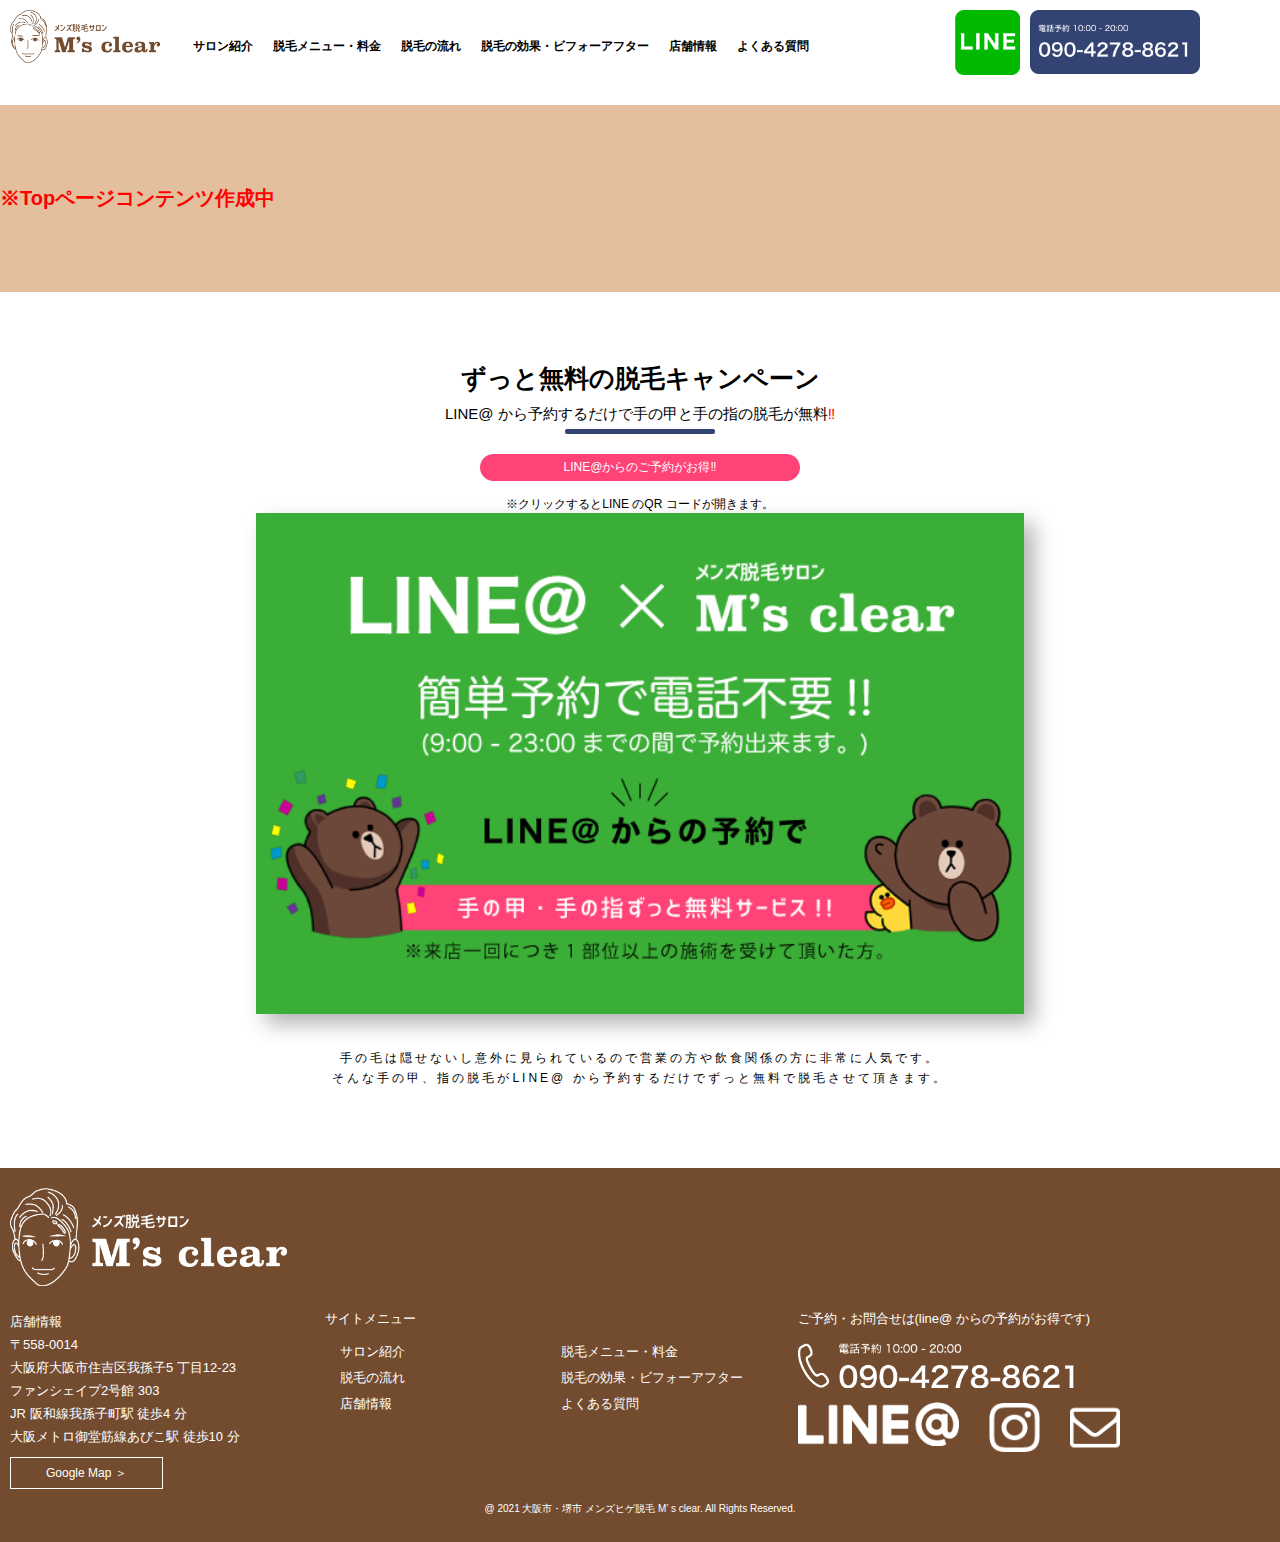
==== index.html @ dfc48913 "Add files via upload" ====
<!doctype html>
<html lang="ja">
  <head>
    <meta charset="UTF-8">
    <title>メンズ脱毛ならM's clear(エムズクリア)-大阪市・堺市の地域最安値 男の脱毛 あびこ 長居 我孫子 </title>
    <meta name="description" content="大阪市・堺市で安いメンズ脱毛、ヒゲ脱毛サロンならM's clear。大阪メトロ御堂筋線あびこ駅やJR阪和線我孫子駅も近くて便利。
                                      髭(ヒゲ)や、男性のムダ毛や毛深いVIO脱毛などでお悩みのお客様におすすめの完全予約制、完全個室で安心して脱毛して頂けます。
                                      男性の濃い毛にも痛くなく効果が高い脱毛サロンです。">
    <meta name="keywords" content="大阪,堺,脱毛,メンズ脱毛,ヒゲ脱毛,髭脱毛,vio脱毛,メンズ,男,男性,お知らせ,年末年始,,メンズ脱毛,ヒゲ脱毛,aga治療,ed治療,ツルオ,tsuruo,脱毛情報,メンズ脱毛,夏季休暇,定休日,休み,,beauty soldiers,脱毛情報,ゴールデンウイーク,定休日,休み,,脱毛love,脱毛情報,ヒゲ脱毛,髭,青髭,髭剃り,ヒゲソリ,メンズ脱毛,3回目">
    <link rel="stylesheet" href="css/style.css">
    <meta name="viewport" content="width=device-width,initial-scale=1,minimum-scale=1.0,maximum-scale=1.0,user-scalable=no">
    <link rel="icon" type="image/x-icon" href="image/favicon.png">
    <link rel="apple-touch-icon" sizes="180x180" href="image/favicon.png">

    <script src="https://ajax.googleapis.com/ajax/libs/jquery/2.1.4/jquery.min.js"></script>
  </head>

  <body>
    <!-- Header -->
    <header>
      <div class="header-left">
        <a href="index.html"><img class="header-logo" src="image/header-logo.png"></a>
      </div>
      <div class="header-center">
        <ul class="header-menu">
          <li class="header-menu-item"><a href="salon_introduction.html">サロン紹介</a></li>
          <li class="header-menu-item"><a href="menu_fee.html">脱毛メニュー・料金</a></li>
          <li class="header-menu-item"><a href="flow.html">脱毛の流れ</a></li>
          <li class="header-menu-item"><a href="effectiveness.html">脱毛の効果・ビフォーアフター</a></li>
          <li class="header-menu-item"><a href="info.html">店舗情報</a></li>
          <li class="header-menu-item"><a href="question.html">よくある質問</a></li>
        </ul>
      </div>
      <div class="header-right">
        <div class="header-icons">
          <a href="#"><img class="header-line-icon" src="image/header-line-icon.png"></a>
          <a href="tel:090-4278-8621"><img class="header-tel-icon" src="image/header-tel-icon.png"></a>
          <!-- Humberger -->
          <div class="hamburger">
            <span></span>
            <span></span>
            <span></span>
          </div>
          <!-- Humberger -->
        </div>
      </div>
    </header>


    <!-- Humberger -->
    <nav class="globalMenuSp">
      <ul>
        <li><a href="salon_introduction.html">サロン紹介</a></li>
        <li><a href="menu_fee.html">脱毛メニュー・料金</a></li>
        <li><a href="flow.html">脱毛の流れ</a></li>
        <li><a href="effectiveness.html">脱毛の効果・ビフォーアフター</a></li>
        <li><a href="info.html">店舗情報</a></li>
        <li><a href="question.html">よくある質問</a></li>
      </ul>
    </nav>
    <!-- Humberger -->



    <h1 class="temporary">※Topページコンテンツ作成中</h1>




    <!-- Line Wrapper -->
    <div class="line-wrapper">
      <h1 class="line-wrapper-title">ずっと無料の脱毛キャンペーン</h1>
      <h2 class="line-wrapper-subtitle">LINE@ から予約するだけで手の甲と手の指の脱毛が無料<span>‼</span></h2>
      <p class="line-wrapper-sub1">LINE@からのご予約がお得‼</p>
      <p class="line-wrapper-sub2">※クリックするとLINE のQR コードが開きます。</p>
      <a href="#" class="line-wrapper-link"><img src="image/line-wrapper-img.png" class="line-wrapper-img"></a>
      <p class="line-wrapper-sub3">
        手の毛は隠せないし意外に見られているので営業の方や飲食関係の方に非常に人気です。<br>
        そんな手の甲、指の脱毛がLINE@ から予約するだけでずっと無料で脱毛させて頂きます。
      </p>
    </div>
    

    <!-- Footer -->
    <footer>
      <img class="footer-logo" src="image/footer-logo.png">
      <div class="footer-main">
        <div class="footer-left">
          <p class="footer-address">
            <span>店舗情報</span><br>
            〒558-0014<br>
            大阪府大阪市住吉区我孫子5 丁目12-23<br>
            ファンシェイプ2号館 303<br>
            JR 阪和線我孫子町駅 徒歩4 分<br>
            大阪メトロ御堂筋線あびこ駅 徒歩10 分
          </p>
          <a class="googlemap-button" href="https://goo.gl/maps/UN1rC9pQnnkynV1A7">Google Map  ＞</a>
        </div>
        <div class="footer-center">
          <p class="site-menu-title">サイトメニュー</p>
          <div class="site-menu">
            <a class="site-menu-item" href="salon_introduction.html">サロン紹介</a>
            <a class="site-menu-item" href="menu_fee.html">脱毛メニュー・料金</a>
            <a class="site-menu-item" href="flow.html">脱毛の流れ</a>
            <a class="site-menu-item" href="effectiveness.html">脱毛の効果・ビフォーアフター</a>
            <a class="site-menu-item" href="info.html">店舗情報</a>
            <a class="site-menu-item" href="question.html">よくある質問</a>
          </div>
        </div>
        <div class="footer-right">
          <p class="yoyaku-sns-title">ご予約・お問合せは(line@ からの予約がお得です)</p>
          <a href="tel:090-4278-8621"><img class="footer-tel-icon" src="image/footer-tel-icon.png"></a>
          <div class="sns-icons">
            <a class="sns-icon" href="#"><img src="image/footer-line-icon.png"></a>
            <a class="sns-icon" href="#"><img src="image/footer-insta-icon.png"></a>
            <a class="sns-icon" href="mailto:ms.clear2021@gmail.com"><img src="image/footer-mail-icon.png"></a>
          </div>
        </div>
      </div>
      <p class="copyright">@ 2021 大阪市・堺市 メンズヒゲ脱毛 M’ s clear. All Rights Reserved.</p>
    </footer>

    <script src="js/script.js"></script>
  </body>
</html>
---- css/style.css ----
@charset "UTF-8";
/* CSS Document */

html, body,
ul, ol, li,
h1, h2, h3, h4, h5, h6, p, div {
  margin: 0;
  padding: 0;
}

body {
  font-family: 'Hiragino Kaku Gothic ProN W3', sans-serif;
  background-color: white;
}

li {
  list-style: none;
}

a {
  text-decoration: none;
}

*{
  box-sizing:border-box;
}

/* Top Page Style */

/* Header Style */
header{
    width: 100%;
    height: 85px;
    display: grid;
    grid-template-columns: 1fr 5fr 2fr;
    padding: 10px;
}

.header-left{
    width: 100%;
    position: relative;
}

.header-logo{
    width: 150px;
}

.header-center{
    width: 100%;
    position: relative;
}

.header-menu{
    width: 100%;
    display: flex;
    position: absolute;
    transform:translate(-50%,-50%);
    top: 50%;
    left: 50%;
    padding-left: 15px;
}

.header-menu-item a{
    color: black;
    font-weight: 800;
    padding: 0 10px;
    font-family: sans-serif;
    font-size: 12px;
}

.header-menu-item a:hover{
    color: rgb(61, 61, 61);
}

.header-right{
    width: 100%;
}

.header-icons{
    width: 100%;
    display: flex;
    flex-wrap: nowrap;
}

.header-line-icon{
    width: 65px;
    margin-right: 10px;
}

.header-tel-icon{
    width: 170px;
    line-height: 85px;
}


@media(max-width:1080px){
    header{
        grid-template-columns: 1fr 3fr;
        padding: 10px;
    }

    .header-center{
        display: none;
    }

    .header-icons{
        justify-content: flex-end;
    }

    .header-tel-icon{
        margin-right: 80px;
    }
}

@media(max-width:520px){
    header{
        grid-template-columns: 1fr 3fr;
        padding: 10px;
    }

    .header-logo{
        width: 120px;
    }

    .header-center{
        display: none;
    }

    .header-icons{
        justify-content: flex-end;
    }

    .header-line-icon{
        width: 45px;
        margin-right: 5px;
    }

    .header-tel-icon{
        width: 120px;
        line-height: 85px;
        margin-right: 45px;
    }
}








/*　ハンバーガーボタン　*/
.hamburger {
    display : block;
    position: fixed;
    z-index : 3;
    right : 13px;
    top   : 12px;
    width : 65px;
    height: 65px;
    cursor: pointer;
    text-align: center;
}
.hamburger span {
    display : none;
    position: absolute;
    width   : 45px;
    height  : 2px ;
    left    : 6px;
    background : #555;
    -webkit-transition: 0.3s ease-in-out;
    -moz-transition   : 0.3s ease-in-out;
    transition        : 0.3s ease-in-out;
}
.hamburger span:nth-child(1) {
    top: 10px;
}
.hamburger span:nth-child(2) {
    top: 30px;
}
.hamburger span:nth-child(3) {
    top: 50px;
}
  
/* ナビ開いてる時のボタン */
.hamburger.active span:nth-child(1) {
    top : 16px;
    left: 6px;
    -webkit-transform: rotate(-45deg);
    -moz-transform   : rotate(-45deg);
    transform        : rotate(-45deg);
}
  
.hamburger.active span:nth-child(2),
.hamburger.active span:nth-child(3) {
    top: 16px;
    -webkit-transform: rotate(45deg);
    -moz-transform   : rotate(45deg);
    transform        : rotate(45deg);
}
  
nav.globalMenuSp {
    position: fixed;
    z-index : 2;
    top  : 0;
    left : 0;
    color: #000;
    background: #fff;
    text-align: center;
    transform: translateY(-100%);
    transition: all 0.6s;
    width: 100%;
}
  
nav.globalMenuSp ul {
    background: #ccc;
    margin: 0 auto;
    padding: 0;
    width: 100%;
}
  
nav.globalMenuSp ul li {
    list-style-type: none;
    padding: 0;
    width: 100%;
    border-bottom: 1px solid #fff;
}
nav.globalMenuSp ul li:last-child {
    padding-bottom: 0;
    border-bottom: none;
}
nav.globalMenuSp ul li:hover{
    background :#ddd;
}
  
nav.globalMenuSp ul li a {
    display: block;
    color: #000;
    padding: 1em 0;
    text-decoration :none;
}
  
/* このクラスを、jQueryで付与・削除する */
nav.globalMenuSp.active {
    transform: translateY(0%);
}


@media(max-width:1080px){
    .hamburger span {
        display : block;
    }
}

@media(max-width:520px){
    .hamburger {
        width : 40px;
        height: 40px;
    }
    .hamburger span {
        width   : 35px;
    }
    .hamburger span:nth-child(1) {
        top: 5px;
    }
    .hamburger span:nth-child(2) {
        top: 20px;
    }
    .hamburger span:nth-child(3) {
        top: 35px;
    }
}












/* Line Wrapper Style */
.line-wrapper{
    text-align: center;
    padding: 50px 0;
    width: 100%;
}

.line-wrapper-title{
    font-size: 25px;
    padding-bottom: 10px;
}

.line-wrapper-subtitle{
    font-size: 15px;
    font-weight: 200;
    position: relative;
    display: inline-block;
    margin-bottom: 1em;
}

.line-wrapper-subtitle:before {
    content: '';
    position: absolute;
    left: 50%;
    bottom: -10px;/*線の上下位置*/
    display: inline-block;
    width: 150px;/*線の長さ*/
    height: 5px;/*線の太さ*/
    -webkit-transform: translateX(-50%);
    transform: translateX(-50%);/*位置調整*/
    background-color: #334472;/*線の色*/
    border-radius: 2px;/*線の丸み*/
}

.line-wrapper-subtitle span{
    color: red;
}

.line-wrapper-sub1{
    color: white;
    font-size: 12px;
    background-color: #ff4377;
    border-radius: 15px;
    padding: 5px 40px;
    width: 25%;
    margin: 15px auto;
}

.line-wrapper-sub2{
    font-size: 12px;
}

.line-wrapper-link{
    width: 100%;
}

.line-wrapper-img{
    width: 60%;
    box-shadow: 10px 10px 20px rgba(0,0,0,0.3);
}

.line-wrapper-img:hover{
    opacity: 0.7;
}

.line-wrapper-sub3{
    margin: 30px 0;
    font-size: 12px;
    letter-spacing: 3px;
    line-height: 20px;
}



@media(max-width:960px){
    .line-wrapper-sub1{
        font-size: 12px;
        border-radius: 15px;
        padding: 5px 40px;
        width: 65%;
        margin: 15px auto;
    }

    .line-wrapper-img{
        width: 60%;
    }
}

@media(max-width:780px){
    .line-wrapper-img{
        width: 75%;
    }

    .line-wrapper-sub3{
        margin: 30px 80px;
        font-size: 12px;
        letter-spacing: 3px;
        line-height: 20px;
    }
}

@media(max-width:490px){
    .line-wrapper-title{
        font-size: 20px;
        padding-bottom: 10px;
    }

    .line-wrapper-subtitle{
        font-size: 13px;
    }

    .line-wrapper-img{
        width: 85%;
        box-shadow: 5px 5px 10px rgba(0,0,0,0.3);
    }

    .line-wrapper-sub3{
        margin: 30px 15px;
        font-size: 12px;
        letter-spacing: 3px;
        line-height: 20px;
    }
}












/* Footer Style */
footer{
    width: 100%;
    background-color: #734c2f;
    color: white;
    font-family: sans-serif;
    padding: 20px 10px 40px 10px;
    position: relative;
}

.footer-logo{
    width: 22%;
}

.footer-main{
    width: 100%;
    display: grid;
    grid-template-columns: 2fr 3fr 3fr;
    margin: 20px 0;
}


.footer-left{
    width: 90%;
    order: 1;
}

.footer-address{
    width: 100%;
    font-size: 13px;
    line-height: 23px;
    margin-bottom: 15px;
}

.googlemap-button{
    color: white;
    font-size: 12px;
    padding: 8px 35px;
    border: 1px solid white;
}

.googlemap-button:hover{
    background-color: rgba(255, 255, 255, 0.3);
}


.footer-center{
    order: 2;
}

.site-menu-title{
    font-size: 13px;
}

.site-menu{
    font-size: 13px;
    padding: 15px 15px;
    display: grid;
    grid-template-columns: 1fr 1fr;
}

.site-menu-item{
    color: white;
    padding-bottom: 8px;
}

.site-menu-item:hover{
    color: rgb(199, 199, 199);
}


.footer-right{
    order: 3;
}

.yoyaku-sns-title{
    font-size: 13px;
    margin-bottom: 5px;
}

.footer-tel-icon{
    width: 60%;
    margin: 10px 0;
}

.footer-tel-icon:hover{
    opacity: 0.7;
}

.sns-icons{
    display: grid;
    grid-template-columns: 3.2fr 1fr 1fr;
    gap: 30px;
    padding-right: 150px;
}

.sns-icon img{
    width: 100%;
}

.sns-icon img:hover{
    opacity: 0.7;
}




.copyright{
    font-size: 10px;
    position: absolute;
    transform: translateX(-50%);
    left: 50%;
}


@media(max-width:1080px){
    footer{
        padding: 20px 0 40px 0;
        text-align: center;
    }

    .footer-logo{
        width: 35%;
    }
    
    .footer-main{
        grid-template-columns: 1fr;
        margin: 20px 0;
    }
    
    .footer-left{
        width: 100%;
        order: 3;
        text-align: center;
        margin-bottom: 15px;
    }

    .footer-address{
        font-size: 18px;
        margin-left: 10px;
        text-align: left;
    }

    .footer-address span{
        font-weight: bold;
    }
    
    .googlemap-button{
        font-size: 18px;
        padding: 8px 60px;
        text-align: center;
        width: 100%;
        margin: 0 auto;
    }

    .footer-center{
        order: 1;
        text-align: left;
        margin-bottom: 15px;
    }

    .site-menu-title{
        font-size: 18px;
        font-weight: bold;
        padding-left: 10px;
    }

    .site-menu{
        font-size: 15px;
        padding: 15px 0px;
        display: grid;
        grid-template-columns: 1fr 1fr;
    }
    
    .site-menu-item{
        padding: 15px 10px;
        border: solid 1px rgba(255, 255, 255, 0.3);
    }

    .footer-right{
        order: 2;
        margin-bottom: 15px;
        text-align: center;
    }

    .yoyaku-sns-title{
        font-size: 18px;
        margin-bottom: 5px;
        text-align: left;
        font-weight: bold;
        padding-left: 10px;
    }
    
    .footer-tel-icon{
        width: 45%;
        margin: 10px 0;
        padding-bottom: 15px;
    }
    
    .sns-icons{
        display: grid;
        grid-template-columns: 3.2fr 1fr 1fr;
        gap: 25px;
        width: 40%;
        margin: 0 auto;
        padding-right: 0;
    }
    
    .sns-icon img{
        width: 100%;
    }

}


@media(max-width:750px){
    footer{
        padding: 20px 0 40px 0;
        text-align: center;
    }

    .footer-logo{
        width: 50%;
    }
    
    .footer-main{
        grid-template-columns: 1fr;
        margin: 20px 0;
    }
    
    .footer-left{
        width: 100%;
        order: 3;
        text-align: center;
        margin-bottom: 15px;
    }

    .footer-address{
        font-size: 14px;
        margin-left: 10px;
        text-align: left;
    }

    .footer-address span{
        font-weight: bold;
    }
    
    .googlemap-button{
        font-size: 14px;
        padding: 8px 60px;
        text-align: center;
        width: 100%;
        margin: 0 auto;
    }

    .footer-center{
        order: 1;
        text-align: left;
        margin-bottom: 15px;
    }

    .site-menu-title{
        font-size: 13px;
        font-weight: bold;
        padding-left: 10px;
    }

    .site-menu{
        font-size: 11px;
        padding: 15px 0px;
        display: grid;
        grid-template-columns: 1fr 1fr;
    }
    
    .site-menu-item{
        padding: 15px 10px;
        border: solid 1px rgba(255, 255, 255, 0.3);
    }

    .footer-right{
        order: 2;
        margin-bottom: 15px;
        text-align: center;
    }

    .yoyaku-sns-title{
        font-size: 13px;
        margin-bottom: 5px;
        text-align: left;
        font-weight: bold;
        padding-left: 10px;
    }
    
    .footer-tel-icon{
        width: 60%;
        margin: 10px 0;
        padding-bottom: 5px;
    }
    
    .sns-icons{
        display: grid;
        grid-template-columns: 3.2fr 1fr 1fr;
        gap: 10px;
        width: 40%;
        margin: 0 auto;
        padding-right: 0;
    }
    
    .sns-icon img{
        width: 100%;
    }

}


























.temporary{
    font-size: 20px;
    width: 100%;
    margin: 20px auto;
    padding: 80px 0;
    background-color: rgb(228, 191, 158);
    color: red;
}
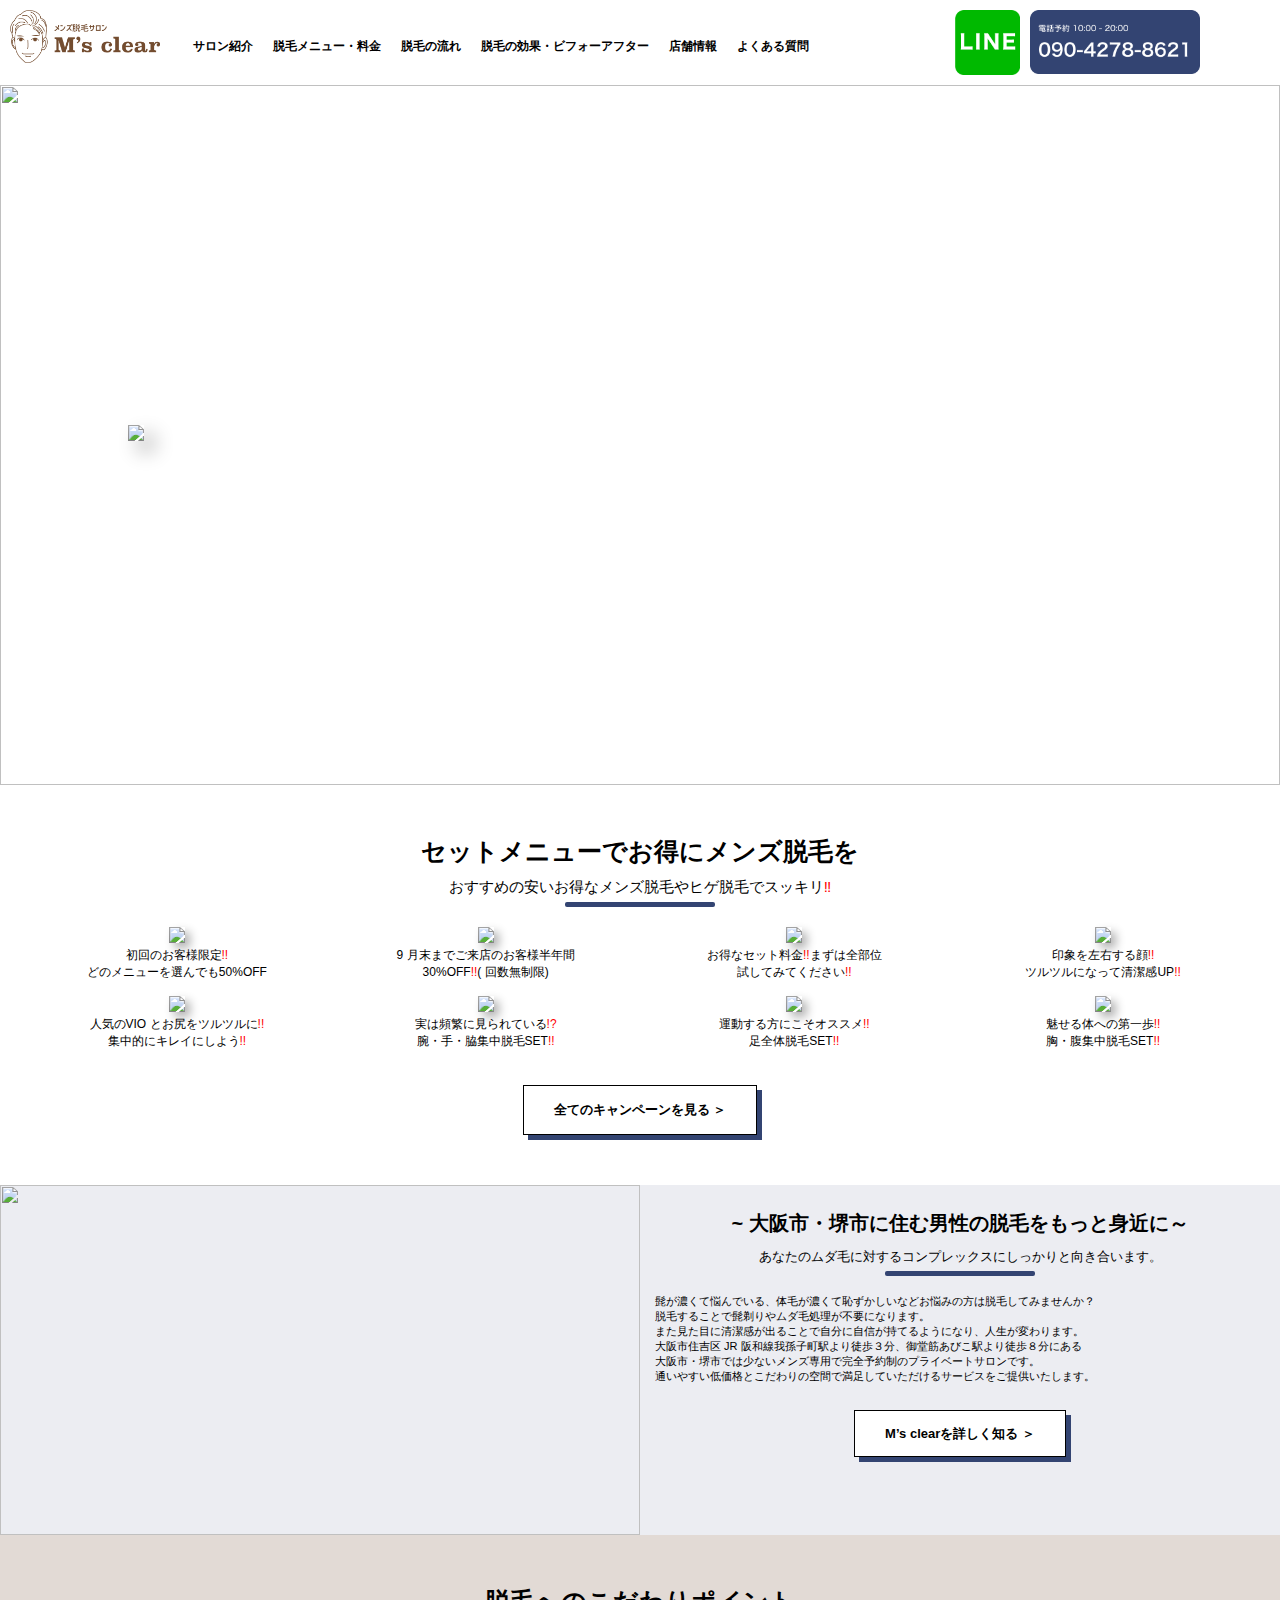
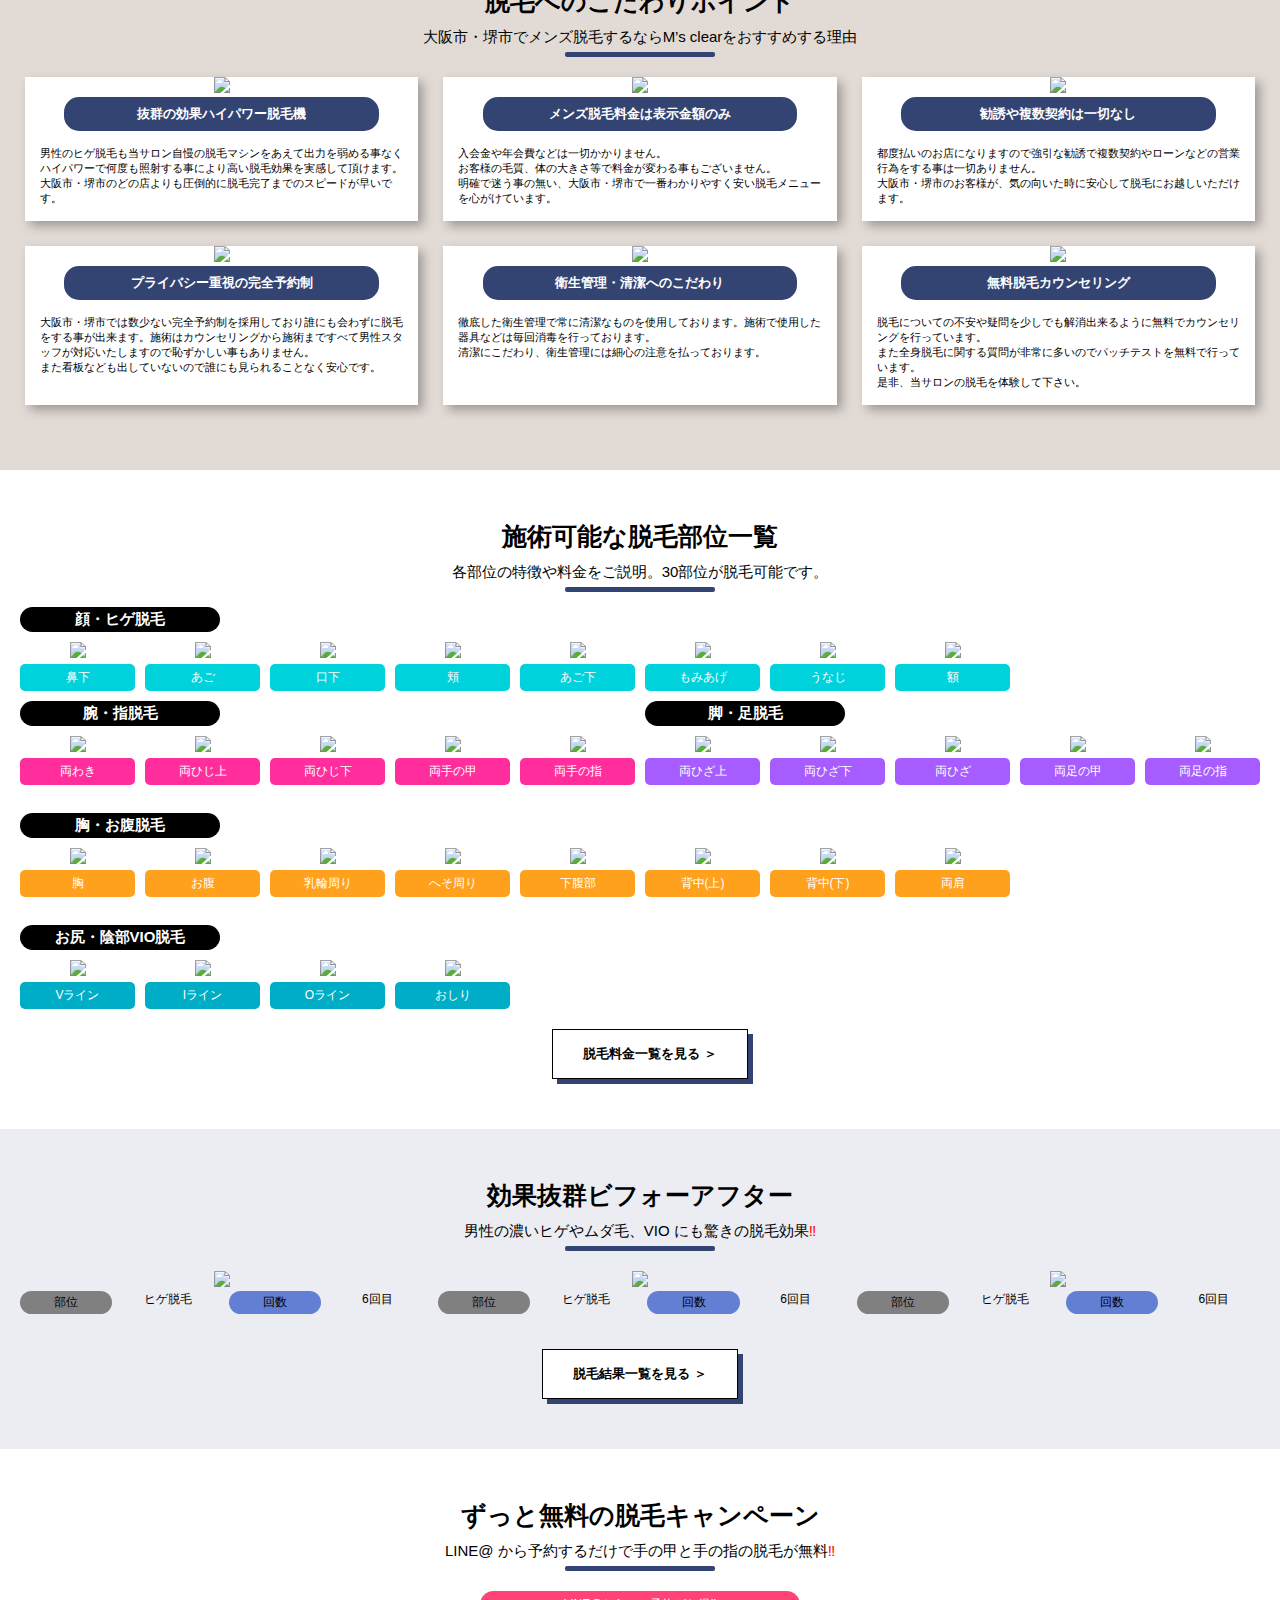
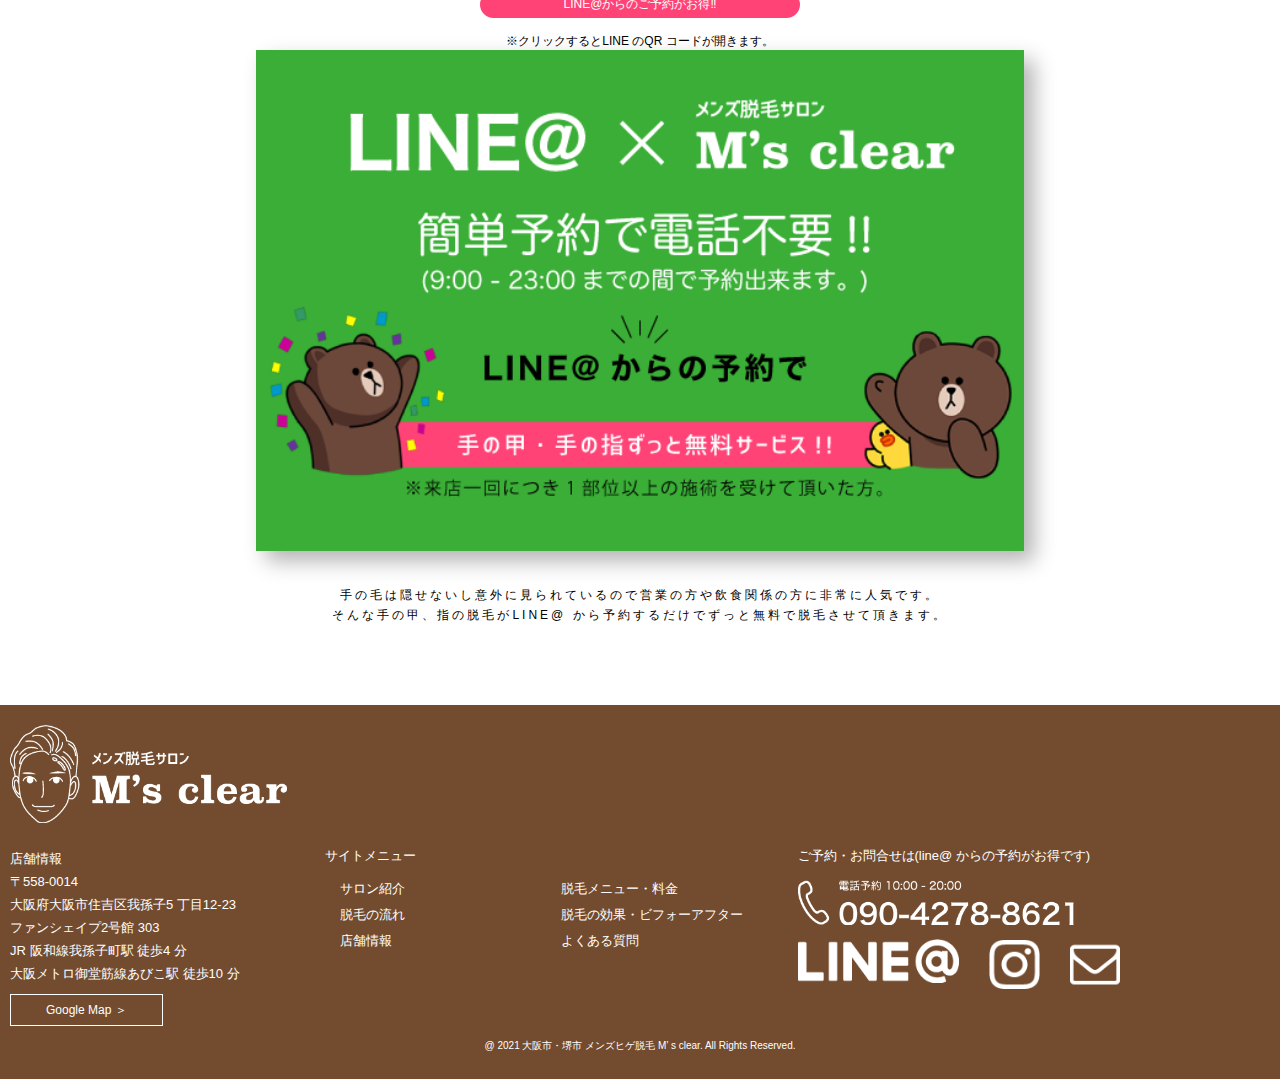
==== commit 48043184: "Add files via upload" ====
--- a/index.html
+++ b/index.html
@@ -8,6 +8,7 @@
                                       男性の濃い毛にも痛くなく効果が高い脱毛サロンです。">
     <meta name="keywords" content="大阪,堺,脱毛,メンズ脱毛,ヒゲ脱毛,髭脱毛,vio脱毛,メンズ,男,男性,お知らせ,年末年始,,メンズ脱毛,ヒゲ脱毛,aga治療,ed治療,ツルオ,tsuruo,脱毛情報,メンズ脱毛,夏季休暇,定休日,休み,,beauty soldiers,脱毛情報,ゴールデンウイーク,定休日,休み,,脱毛love,脱毛情報,ヒゲ脱毛,髭,青髭,髭剃り,ヒゲソリ,メンズ脱毛,3回目">
     <link rel="stylesheet" href="css/style.css">
+    <link rel="stylesheet" href="css/top-style.css">
     <meta name="viewport" content="width=device-width,initial-scale=1,minimum-scale=1.0,maximum-scale=1.0,user-scalable=no">
     <link rel="icon" type="image/x-icon" href="image/favicon.png">
     <link rel="apple-touch-icon" sizes="180x180" href="image/favicon.png">
@@ -62,7 +63,370 @@
 
 
 
-    <h1 class="temporary">※Topページコンテンツ作成中</h1>
+
+    <!-- Top1 Wrapper -->
+    <div class="top1-wrapper">
+      <img src="image/top1-bg.png" class="top1-bg">
+      <div class="top1-imgs">
+        <img src="image/top1-img.png" class="top1-img">
+      </div>
+    </div>
+
+
+
+    <!-- Top2 Wrapper -->
+    <div class="top2-wrapper">
+      <h1 class="top2-wrapper-title">セットメニューでお得にメンズ脱毛を</h1>
+      <h2 class="top2-wrapper-subtitle">おすすめの安いお得なメンズ脱毛やヒゲ脱毛でスッキリ<span>‼</span></h2>
+      <div class="top2-menus">
+        <div class="top2-menu">
+          <img src="image/top2-img1.png" class="top2-menu-img">
+          <p class="top2-menu-text">
+            初回のお客様限定<span>!!</span><br>
+            どのメニューを選んでも50%OFF
+          </p>
+        </div>
+        <div class="top2-menu">
+          <img src="image/top2-img2.png" class="top2-menu-img">
+          <p class="top2-menu-text">
+            9 月末までご来店のお客様半年間<br>
+            30%OFF<span>!!</span>( 回数無制限)
+          </p>
+        </div>
+        <div class="top2-menu">
+          <img src="image/top2-img3.png" class="top2-menu-img">
+          <p class="top2-menu-text">
+            お得なセット料金<span>!!</span>まずは全部位<br>
+            試してみてください<span>!!</span>
+          </p>
+        </div>
+        <div class="top2-menu">
+          <img src="image/top2-img4.png" class="top2-menu-img">
+          <p class="top2-menu-text">
+            印象を左右する顔<span>!!</span><br>
+            ツルツルになって清潔感UP<span>!!</span>
+          </p>
+        </div>
+        <div class="top2-menu">
+          <img src="image/top2-img5.png" class="top2-menu-img">
+          <p class="top2-menu-text">
+            人気のVIO とお尻をツルツルに<span>!!</span><br>
+            集中的にキレイにしよう<span>!!</span>
+          </p>
+        </div>
+        <div class="top2-menu">
+          <img src="image/top2-img6.png" class="top2-menu-img">
+          <p class="top2-menu-text">
+            実は頻繁に見られている<span>!?</span><br>
+            腕・手・脇集中脱毛SET<span>!!</span>
+          </p>
+        </div>
+        <div class="top2-menu">
+          <img src="image/top2-img7.png" class="top2-menu-img">
+          <p class="top2-menu-text">
+            運動する方にこそオススメ<span>!!</span><br>
+            足全体脱毛SET<span>!!</span>
+          </p>
+        </div>
+        <div class="top2-menu">
+          <img src="image/top2-img8.png" class="top2-menu-img">
+          <p class="top2-menu-text">
+            魅せる体への第一歩<span>!!</span><br>
+            胸・腹集中脱毛SET<span>!!</span>
+          </p>
+        </div>
+      </div>
+      <a href="menu_fee.html" class="top2-button">全てのキャンペーンを見る   ＞</a>
+    </div>
+
+
+
+
+    <!-- Top3 Wrapper -->
+    <div class="top3-wrapper">
+      <img src="image/top3-img.png" class="top3-img">
+      <div class="top3-explain">
+        <h1 class="top3-wrapper-title">~ 大阪市・堺市に住む男性の脱毛をもっと身近に～</h1>
+        <h2 class="top3-wrapper-subtitle">あなたのムダ毛に対するコンプレックスにしっかりと向き合います。</h2>
+        <p class="top3-text">
+          髭が濃くて悩んでいる、体毛が濃くて恥ずかしいなどお悩みの方は脱毛してみませんか？<br>
+          脱毛することで髭剃りやムダ毛処理が不要になります。<br>
+          また見た目に清潔感が出ることで自分に自信が持てるようになり、人生が変わります。<br>
+          大阪市住吉区 JR 阪和線我孫子町駅より徒歩３分、御堂筋あびこ駅より徒歩８分にある<br>
+          大阪市・堺市では少ないメンズ専用で完全予約制のプライベートサロンです。<br>
+          通いやすい低価格とこだわりの空間で満足していただけるサービスをご提供いたします。
+        </p>
+        <a href="salon_introduction.html" class="top3-button">M’s clearを詳しく知る   ＞</a>
+      </div>
+    </div>
+
+
+
+    <!-- Top4 Wrapper -->
+    <div class="top4-wrapper">
+      <h1 class="top4-wrapper-title">脱毛へのこだわりポイント</h1>
+      <h2 class="top4-wrapper-subtitle">大阪市・堺市でメンズ脱毛するならM’s clearをおすすめする理由</h2>
+      <div class="top4-points">
+        <div class="top4-point">
+          <img src="image/top4-img1.png" class="top4-point-img">
+          <h3 class="top4-point-title">抜群の効果ハイパワー脱毛機</h3>
+          <p class="top4-point-text">
+            男性のヒゲ脱毛も当サロン自慢の脱毛マシンをあえて出力を弱める事なくハイパワーで何度も照射する事により高い脱毛効果を実感して頂けます。<br>
+            大阪市・堺市のどの店よりも圧倒的に脱毛完了までのスピードが早いです。
+          </p>
+        </div>
+        <div class="top4-point">
+          <img src="image/top4-img2.png" class="top4-point-img">
+          <h3 class="top4-point-title">メンズ脱毛料金は表示金額のみ</h3>
+          <p class="top4-point-text">
+            入会金や年会費などは一切かかりません。<br>
+            お客様の毛質、体の大きさ等で料金が変わる事もございません。<br>
+            明確で迷う事の無い、大阪市・堺市で一番わかりやすく安い脱毛メニューを心がけています。
+          </p>
+        </div>
+        <div class="top4-point">
+          <img src="image/top4-img3.png" class="top4-point-img">
+          <h3 class="top4-point-title">勧誘や複数契約は一切なし</h3>
+          <p class="top4-point-text">
+            都度払いのお店になりますので強引な勧誘で複数契約やローンなどの営業行為をする事は一切ありません。<br>
+            大阪市・堺市のお客様が、気の向いた時に安心して脱毛にお越しいただけます。
+          </p>
+        </div>
+        <div class="top4-point">
+          <img src="image/top4-img4.png" class="top4-point-img">
+          <h3 class="top4-point-title">プライバシー重視の完全予約制</h3>
+          <p class="top4-point-text">
+            大阪市・堺市では数少ない完全予約制を採用しており誰にも会わずに脱毛をする事が出来ます。施術はカウンセリングから施術まですべて男性スタッフが対応いたしますので恥ずかしい事もありません。<br>
+            また看板なども出していないので誰にも見られることなく安心です。
+          </p>
+        </div>
+        <div class="top4-point">
+          <img src="image/top4-img5.png" class="top4-point-img">
+          <h3 class="top4-point-title">衛生管理・清潔へのこだわり</h3>
+          <p class="top4-point-text">
+            徹底した衛生管理で常に清潔なものを使用しております。施術で使用した器具などは毎回消毒を行っております。<br>
+            清潔にこだわり、衛生管理には細心の注意を払っております。
+          </p>
+        </div>
+        <div class="top4-point">
+          <img src="image/top4-img6.png" class="top4-point-img">
+          <h3 class="top4-point-title">無料脱毛カウンセリング</h3>
+          <p class="top4-point-text">
+            脱毛についての不安や疑問を少しでも解消出来るように無料でカウンセリングを行っています。<br>
+            また全身脱毛に関する質問が非常に多いのでパッチテストを無料で行っています。<br>
+            是非、当サロンの脱毛を体験して下さい。
+          </p>
+        </div>
+      </div>
+    </div>
+
+
+
+
+    <!-- Top5 Wrapper -->
+    <div class="top5-wrapper">
+      <h1 class="top4-wrapper-title">施術可能な脱毛部位一覧</h1>
+      <h2 class="top4-wrapper-subtitle">各部位の特徴や料金をご説明。30部位が脱毛可能です。</h2>
+      <dvi class="top5-menus1">
+        <h3 class="top5-menu-title">顔・ヒゲ脱毛</h3>
+        <div class="top5-menu-items">
+          <div class="top5-menu-item">
+            <img src="image/top5-img1.png" class="top5-menu-img">
+            <p class="top5-menu-text">鼻下</p>
+          </div>
+          <div class="top5-menu-item">
+            <img src="image/top5-img2.png" class="top5-menu-img">
+            <p class="top5-menu-text">あご</p>
+          </div>
+          <div class="top5-menu-item">
+            <img src="image/top5-img3.png" class="top5-menu-img">
+            <p class="top5-menu-text">口下</p>
+          </div>
+          <div class="top5-menu-item">
+            <img src="image/top5-img4.png" class="top5-menu-img">
+            <p class="top5-menu-text">頬</p>
+          </div>
+          <div class="top5-menu-item">
+            <img src="image/top5-img5.png" class="top5-menu-img">
+            <p class="top5-menu-text">あご下</p>
+          </div>
+          <div class="top5-menu-item">
+            <img src="image/top5-img6.png" class="top5-menu-img">
+            <p class="top5-menu-text">もみあげ</p>
+          </div>
+          <div class="top5-menu-item">
+            <img src="image/top5-img7.png" class="top5-menu-img">
+            <p class="top5-menu-text">うなじ</p>
+          </div>
+          <div class="top5-menu-item">
+            <img src="image/top5-img8.png" class="top5-menu-img">
+            <p class="top5-menu-text">額</p>
+          </div>
+        </div>
+      </dvi>
+      <div class="top5-menus2">
+        <div class="top5-menu2">
+          <h3 class="top5-menu-title">腕・指脱毛</h3>
+          <div class="top5-menu-items2">
+            <div class="top5-menu-item">
+              <img src="image/top5-img9.png" class="top5-menu-img">
+              <p class="top5-menu-text2">両わき</p>
+            </div>
+            <div class="top5-menu-item">
+              <img src="image/top5-img10.png" class="top5-menu-img">
+              <p class="top5-menu-text2">両ひじ上</p>
+            </div>
+            <div class="top5-menu-item">
+              <img src="image/top5-img11.png" class="top5-menu-img">
+              <p class="top5-menu-text2">両ひじ下</p>
+            </div>
+            <div class="top5-menu-item">
+              <img src="image/top5-img12.png" class="top5-menu-img">
+              <p class="top5-menu-text2">両手の甲</p>
+            </div>
+            <div class="top5-menu-item">
+              <img src="image/top5-img13.png" class="top5-menu-img">
+              <p class="top5-menu-text2">両手の指</p>
+            </div>
+          </div>
+        </div>
+        <div class="top5-menu3">
+          <h3 class="top5-menu-title">脚・足脱毛</h3>
+          <div class="top5-menu-items3">
+            <div class="top5-menu-item">
+              <img src="image/top5-img14.png" class="top5-menu-img">
+              <p class="top5-menu-text3">両ひざ上</p>
+            </div>
+            <div class="top5-menu-item">
+              <img src="image/top5-img15.png" class="top5-menu-img">
+              <p class="top5-menu-text3">両ひざ下</p>
+            </div>
+            <div class="top5-menu-item">
+              <img src="image/top5-img16.png" class="top5-menu-img">
+              <p class="top5-menu-text3">両ひざ</p>
+            </div>
+            <div class="top5-menu-item">
+              <img src="image/top5-img17.png" class="top5-menu-img">
+              <p class="top5-menu-text3">両足の甲</p>
+            </div>
+            <div class="top5-menu-item">
+              <img src="image/top5-img18.png" class="top5-menu-img">
+              <p class="top5-menu-text3">両足の指</p>
+            </div>
+          </div>
+        </div>
+      </div>
+      <dvi class="top5-menus3">
+        <h3 class="top5-menu-title">胸・お腹脱毛</h3>
+        <div class="top5-menu-items">
+          <div class="top5-menu-item">
+            <img src="image/top5-img19.png" class="top5-menu-img">
+            <p class="top5-menu-text4">胸</p>
+          </div>
+          <div class="top5-menu-item">
+            <img src="image/top5-img20.png" class="top5-menu-img">
+            <p class="top5-menu-text4">お腹</p>
+          </div>
+          <div class="top5-menu-item">
+            <img src="image/top5-img21.png" class="top5-menu-img">
+            <p class="top5-menu-text4">乳輪周り</p>
+          </div>
+          <div class="top5-menu-item">
+            <img src="image/top5-img22.png" class="top5-menu-img">
+            <p class="top5-menu-text4">へそ周り</p>
+          </div>
+          <div class="top5-menu-item">
+            <img src="image/top5-img23.png" class="top5-menu-img">
+            <p class="top5-menu-text4">下腹部</p>
+          </div>
+          <div class="top5-menu-item">
+            <img src="image/top5-img24.png" class="top5-menu-img">
+            <p class="top5-menu-text4">背中(上)</p>
+          </div>
+          <div class="top5-menu-item">
+            <img src="image/top5-img25.png" class="top5-menu-img">
+            <p class="top5-menu-text4">背中(下)</p>
+          </div>
+          <div class="top5-menu-item">
+            <img src="image/top5-img26.png" class="top5-menu-img">
+            <p class="top5-menu-text4">両肩</p>
+          </div>
+        </div>
+      </dvi>
+      <dvi class="top5-menus4">
+        <h3 class="top5-menu-title">お尻・陰部VIO脱毛</h3>
+        <div class="top5-menu-items">
+          <div class="top5-menu-item">
+            <img src="image/top5-img19.png" class="top5-menu-img">
+            <p class="top5-menu-text5">Vライン</p>
+          </div>
+          <div class="top5-menu-item">
+            <img src="image/top5-img20.png" class="top5-menu-img">
+            <p class="top5-menu-text5">Iライン</p>
+          </div>
+          <div class="top5-menu-item">
+            <img src="image/top5-img21.png" class="top5-menu-img">
+            <p class="top5-menu-text5">Oライン</p>
+          </div>
+          <div class="top5-menu-item">
+            <img src="image/top5-img22.png" class="top5-menu-img">
+            <p class="top5-menu-text5">おしり</p>
+          </div>
+        </div>
+      </dvi>
+      <a href="menu_fee.html" class="top5-button">脱毛料金一覧を見る   ＞</a>
+    </div>
+
+
+
+
+    <!-- Top6 Wrapper -->
+    <div class="top6-wrapper">
+      <h1 class="top6-wrapper-title">効果抜群ビフォーアフター</h1>
+      <h2 class="top6-wrapper-subtitle">男性の濃いヒゲやムダ毛、VIO にも驚きの脱毛効果<span>‼</span></h2>
+      <div class="top6-menus">
+        <div class="top6-menu">
+          <img src="image/top6-img1.png"class="top6-img">
+          <div class="top6-texts">
+            <div class="top6-text">
+              <p class="top6-text1">部位</p>
+              <p class="top6-text2">ヒゲ脱毛</p>
+            </div>
+            <div class="top6-text">
+              <p class="top6-text3">回数</p>
+              <p class="top6-text2">6回目</p>
+            </div>
+          </div>
+        </div>
+        <div class="top6-menu">
+          <img src="image/top6-img2.png" class="top6-img">
+          <div class="top6-texts">
+            <div class="top6-text">
+              <p class="top6-text1">部位</p>
+              <p class="top6-text2">ヒゲ脱毛</p>
+            </div>
+            <div class="top6-text">
+              <p class="top6-text3">回数</p>
+              <p class="top6-text2">6回目</p>
+            </div>
+          </div>
+        </div>
+        <div class="top6-menu">
+          <img src="image/top6-img3.png" class="top6-img">
+          <div class="top6-texts">
+            <div class="top6-text">
+              <p class="top6-text1">部位</p>
+              <p class="top6-text2">ヒゲ脱毛</p>
+            </div>
+            <div class="top6-text">
+              <p class="top6-text3">回数</p>
+              <p class="top6-text2">6回目</p>
+            </div>
+          </div>
+        </div>
+      </div>
+      <a href="effectiveness.html" class="top6-button">脱毛結果一覧を見る   ＞</a>
+    </div>
 
 
 
--- a/css/top-style.css
+++ b/css/top-style.css
@@ -0,0 +1,697 @@
+/*----- top1-wrapper -----*/
+.top1-wrapper{
+    width: 100%;
+    height: 700px;
+    position: relative;
+}
+
+.top1-bg{
+    width: 100%;
+    height: 700px;
+}
+
+.top1-imgs{
+    width: 80%;
+    position: absolute;
+    transform: translate(-50%,-50%);
+    top: 50%;
+    left: 50%;
+}
+
+.top1-img{
+    width: 100%;
+    box-shadow: 10px 10px 20px rgba(0,0,0,0.3);
+}
+
+@media(max-width:900px){
+    .top1-wrapper{
+        height: 500px;
+    }
+    
+    .top1-bg{
+        height: 500px;
+    }
+}
+
+@media(max-width:650px){
+    .top1-wrapper{
+        height: 300px;
+    }
+    
+    .top1-bg{
+        height: 300px;
+    }
+}
+
+@media(max-width:470px){
+    .top1-wrapper{
+        height: 250px;
+    }
+    
+    .top1-bg{
+        height: 250px;
+    }
+
+    .top1-imgs{
+        width: 90%;
+    }
+}
+
+
+
+
+
+
+
+
+
+
+
+
+/*----- top2-wrapper -----*/
+.top2-wrapper{
+    text-align: center;
+    padding: 50px 0;
+    width: 100%;
+}
+
+.top2-wrapper-title{
+    font-size: 25px;
+    padding-bottom: 10px;
+}
+
+.top2-wrapper-subtitle{
+    font-size: 15px;
+    font-weight: 200;
+    position: relative;
+    display: inline-block;
+    margin-bottom: 1em;
+}
+
+.top2-wrapper-subtitle:before {
+    content: '';
+    position: absolute;
+    left: 50%;
+    bottom: -10px;/*線の上下位置*/
+    display: inline-block;
+    width: 150px;/*線の長さ*/
+    height: 5px;/*線の太さ*/
+    -webkit-transform: translateX(-50%);
+    transform: translateX(-50%);/*位置調整*/
+    background-color: #334472;/*線の色*/
+    border-radius: 2px;/*線の丸み*/
+}
+
+.top2-wrapper-subtitle span{
+    color: red;
+}
+
+.top2-menus{
+    width: 100%;
+    padding: 15px 30px;
+    display: grid;
+    grid-template-columns: 1fr 1fr 1fr 1fr;
+    gap: 15px;
+}
+
+.top2-menu{
+    width: 100%;
+    text-align: center;
+}
+
+.top2-menu-img{
+    width: 100%;
+    box-shadow: 5px 5px 10px rgba(0,0,0,0.3);
+}
+
+.top2-menu-text{
+    width: 100%;
+    font-size: 12px;
+}
+
+.top2-menu-text span{
+    color: red;
+}
+
+.top2-button{
+    display: inline-block;
+    color: black;
+    font-size: 13px;
+    font-weight: 700;
+    padding: 15px 30px;
+    margin-top: 20px;
+    border: 1px solid black;
+    box-shadow: 5px 5px 0px #334472;
+}
+
+.top2-button:hover{
+    background-color: rgb(172, 172, 172);
+}
+
+@media(max-width:770px){
+    .top2-menus{
+        padding: 15px 30px;
+        grid-template-columns: 1fr 1fr;
+        gap: 15px;
+    }
+}
+
+@media(max-width:490px){
+    .top2-wrapper-title{
+        font-size: 20px;
+        padding-bottom: 10px;
+    }
+
+    .top2-wrapper-subtitle{
+        font-size: 13px;
+    }
+
+    .top2-menus{
+        padding: 15px 20px;
+        grid-template-columns: 1fr 1fr;
+        gap: 10px;
+    }
+
+    .top2-menu-text{
+        font-size: 10px;
+    }
+}
+
+
+
+
+
+
+
+
+
+
+/*----- top3-wrapper -----*/
+.top3-wrapper{
+    width: 100%;
+    display: grid;
+    grid-template-columns: 1fr 1fr;
+    background-color: #33447218;
+    height: 350px;
+}
+
+.top3-img{
+    overflow: hidden;
+    width: 100%;
+    height: 100%;
+    object-fit: cover;
+}
+
+.top3-explain{
+    width: 100%;
+    padding: 25px 15px;
+    text-align: center;
+}
+
+.top3-wrapper-title{
+    font-size: 20px;
+    padding-bottom: 10px;
+}
+
+.top3-wrapper-subtitle{
+    font-size: 13px;
+    font-weight: 200;
+    position: relative;
+    display: inline-block;
+    margin-bottom: 1em;
+}
+
+.top3-wrapper-subtitle:before {
+    content: '';
+    position: absolute;
+    left: 50%;
+    bottom: -10px;/*線の上下位置*/
+    display: inline-block;
+    width: 150px;/*線の長さ*/
+    height: 5px;/*線の太さ*/
+    -webkit-transform: translateX(-50%);
+    transform: translateX(-50%);/*位置調整*/
+    background-color: #334472;/*線の色*/
+    border-radius: 2px;/*線の丸み*/
+}
+
+.top3-text{
+    font-size: 11px;
+    padding: 15px 0 40px 0;
+    text-align: left;
+}
+
+.top3-button{
+    color: black;
+    font-size: 13px;
+    font-weight: 700;
+    padding: 15px 30px;
+    margin-top: 20px;
+    border: 1px solid black;
+    box-shadow: 5px 5px 0px #334472;
+    background-color: white;
+}
+
+.top3-button:hover{
+    background-color: rgb(172, 172, 172);
+}
+
+@media(max-width:950px){
+    .top3-wrapper{
+        width: 100%;
+        display: grid;
+        grid-template-columns: 1fr;
+        background-color: #33447218;
+        height: 600px;
+    }
+
+}
+
+
+
+
+
+
+
+
+
+/*----- top4-wrapper -----*/
+.top4-wrapper{
+    text-align: center;
+    padding: 50px 0;
+    width: 100%;
+    background-color: #734c2f34;
+}
+
+.top4-wrapper-title{
+    font-size: 25px;
+    padding-bottom: 10px;
+}
+
+.top4-wrapper-subtitle{
+    font-size: 15px;
+    font-weight: 200;
+    position: relative;
+    display: inline-block;
+    margin-bottom: 1em;
+}
+
+.top4-wrapper-subtitle:before {
+    content: '';
+    position: absolute;
+    left: 50%;
+    bottom: -10px;/*線の上下位置*/
+    display: inline-block;
+    width: 150px;/*線の長さ*/
+    height: 5px;/*線の太さ*/
+    -webkit-transform: translateX(-50%);
+    transform: translateX(-50%);/*位置調整*/
+    background-color: #334472;/*線の色*/
+    border-radius: 2px;/*線の丸み*/
+}
+
+.top4-points{
+    width: 100%;
+    display: grid;
+    grid-template-columns: 1fr 1fr 1fr;
+    gap: 25px;
+    padding: 15px 25px;
+}
+
+.top4-point{
+    width: 100%;
+    background-color: white;
+    box-shadow: 5px 5px 10px rgba(0,0,0,0.3);
+    text-align: center;
+}
+
+.top4-point-img{
+    width: 100%;
+}
+
+.top4-point-title{
+    width: 80%;
+    color: white;
+    font-size: 13px;
+    font-weight: 700;
+    padding: 8px 20px;
+    margin: 0 auto;
+    background-color: #334472;
+    border-radius: 15px;
+}
+
+.top4-point-text{
+    width: 100%;
+    font-size: 11px;
+    padding: 15px;
+    text-align: left;
+}
+
+@media(max-width:950px){
+    .top4-points{
+        grid-template-columns: 1fr 1fr;
+        gap: 25px;
+        padding: 15px 25px;
+    }
+}
+
+@media(max-width:490px){
+    .top4-wrapper-title{
+        font-size: 20px;
+        padding-bottom: 10px;
+    }
+
+    .top4-wrapper-subtitle{
+        font-size: 13px;
+    }
+
+    .top4-point-title{
+        font-size: 12px;
+        font-weight: 600;
+        padding: 8px 15px;
+    }
+}
+
+
+
+
+
+
+
+/*----- top5-wrapper -----*/
+.top5-wrapper{
+    text-align: center;
+    padding: 50px 20px;
+    width: 100%;
+}
+
+.top5-wrapper-title{
+    font-size: 25px;
+    padding-bottom: 10px;
+}
+
+.top5-wrapper-subtitle{
+    font-size: 15px;
+    font-weight: 200;
+    position: relative;
+    display: inline-block;
+    margin-bottom: 1em;
+}
+
+.top5-wrapper-subtitle:before {
+    content: '';
+    position: absolute;
+    left: 50%;
+    bottom: -10px;/*線の上下位置*/
+    display: inline-block;
+    width: 150px;/*線の長さ*/
+    height: 5px;/*線の太さ*/
+    -webkit-transform: translateX(-50%);
+    transform: translateX(-50%);/*位置調整*/
+    background-color: #334472;/*線の色*/
+    border-radius: 2px;/*線の丸み*/
+}
+
+.top5-menus,.top5-menus3,.top5-menus4{
+    width: 100%;
+    padding: 15px 20px;
+}
+
+.top5-menu-title{
+    color: white;
+    font-size: 15px;
+    width: 200px;
+    background-color: black;
+    padding: 3px 5px;
+    border-radius: 18px;
+    margin: 10px 0;
+}
+
+.top5-menu-items{
+    width: 100%;
+    display: grid;
+    grid-template-columns: 1fr 1fr 1fr 1fr 1fr 1fr 1fr 1fr 1fr 1fr;
+    gap: 10px;
+}
+
+.top5-menu-img{
+    width: 100%;
+}
+
+.top5-menu-text{
+    width: 100%;
+    color: white;
+    font-size: 12px;
+    background-color: #00d2db;
+    padding: 5px;
+    margin-top: 2px;
+    border-radius: 5px;
+}
+
+.top5-menus2{
+    width: 100%;
+    display: grid;
+    grid-template-columns: 1fr 1fr;
+    gap: 10px;
+}
+
+.top5-menu-menu2{
+    width: 100%;
+}
+
+.top5-menu-items2,.top5-menu-items3{
+    width: 100%;
+    display: grid;
+    grid-template-columns: 1fr 1fr 1fr 1fr 1fr;
+    gap: 10px;
+}
+
+.top5-menu-text2{
+    width: 100%;
+    color: white;
+    font-size: 12px;
+    background-color: #ff2e9c;
+    padding: 5px;
+    margin-top: 2px;
+    border-radius: 5px;
+}
+
+.top5-menu-text3{
+    width: 100%;
+    color: white;
+    font-size: 12px;
+    background-color: #a75cff;
+    padding: 5px;
+    margin-top: 2px;
+    border-radius: 5px;
+}
+
+.top5-menu-text4{
+    width: 100%;
+    color: white;
+    font-size: 12px;
+    background-color: #ffa11c;
+    padding: 5px;
+    margin-top: 2px;
+    border-radius: 5px;
+}
+
+.top5-menu-text5{
+    width: 100%;
+    color: white;
+    font-size: 12px;
+    background-color: #00adc6;
+    padding: 5px;
+    margin-top: 2px;
+    border-radius: 5px;
+}
+
+.top5-button{
+    display: inline-block;
+    color: black;
+    font-size: 13px;
+    font-weight: 700;
+    padding: 15px 30px;
+    margin-top: 20px;
+    border: 1px solid black;
+    box-shadow: 5px 5px 0px #334472;
+    background-color: white;
+}
+
+.top5-button:hover{
+    background-color: rgb(172, 172, 172);
+}
+
+@media(max-width:950px){
+    .top5-menu-items{
+        width: 100%;
+        display: grid;
+        grid-template-columns: 1fr 1fr 1fr 1fr 1fr 1fr 1fr 1fr;
+        gap: 10px;
+    }
+
+    .top5-menus2{
+        grid-template-columns: 1fr;
+    }
+
+    .top5-menu-items2,.top5-menu-items3{
+        width: 100%;
+        display: grid;
+        grid-template-columns: 1fr 1fr 1fr 1fr 1fr 1fr 1fr 1fr;
+        gap: 10px;
+    }
+}
+
+@media(max-width:585px){
+    .top5-menu-items{
+        width: 100%;
+        display: grid;
+        grid-template-columns: 1fr 1fr 1fr 1fr;
+        gap: 10px;
+    }
+
+    .top5-menus2{
+        grid-template-columns: 1fr;
+    }
+
+    .top5-menu-items2,.top5-menu-items3{
+        width: 100%;
+        display: grid;
+        grid-template-columns: 1fr 1fr 1fr 1fr;
+        gap: 10px;
+    }
+}
+
+
+
+
+
+/*----- top6-wrapper -----*/
+.top6-wrapper{
+    text-align: center;
+    padding: 50px 20px;
+    width: 100%;
+    background-color: #33447218;
+}
+
+.top6-wrapper-title{
+    font-size: 25px;
+    padding-bottom: 10px;
+}
+
+.top6-wrapper-subtitle{
+    font-size: 15px;
+    font-weight: 200;
+    position: relative;
+    display: inline-block;
+    margin-bottom: 1em;
+}
+
+.top6-wrapper-subtitle:before {
+    content: '';
+    position: absolute;
+    left: 50%;
+    bottom: -10px;/*線の上下位置*/
+    display: inline-block;
+    width: 150px;/*線の長さ*/
+    height: 5px;/*線の太さ*/
+    -webkit-transform: translateX(-50%);
+    transform: translateX(-50%);/*位置調整*/
+    background-color: #334472;/*線の色*/
+    border-radius: 2px;/*線の丸み*/
+}
+
+.top6-wrapper-subtitle span{
+    color: red;
+}
+
+.top6-menus{
+    width: 100%;
+    display: grid;
+    grid-template-columns: 1fr 1fr 1fr;
+    gap: 15px;
+    margin: 15px 0;
+}
+
+.top6-menu{
+    width: 100%;
+}
+
+.top6-img{
+    width: 100%;
+}
+
+.top6-texts{
+    width: 100%;
+    display: grid;
+    grid-template-columns: 1fr 1fr;
+    gap: 15px;
+}
+
+.top6-text{
+    width: 100%;
+    display: grid;
+    grid-template-columns: 1fr 1fr;
+    gap: 10px;
+}
+
+.top6-text1{
+    display: inline-block;
+    background-color: #808080;
+    font-size: 12px;
+    padding: 3px 8px;
+    border-radius: 15px;
+}
+
+.top6-text2{
+    width: 100%;
+    font-size: 12px;
+}
+
+.top6-text3{
+    display: inline-block;
+    background-color: #637fd3;
+    font-size: 12px;
+    padding: 3px 8px;
+    border-radius: 15px;
+}
+
+.top6-button{
+    display: inline-block;
+    color: black;
+    font-size: 13px;
+    font-weight: 700;
+    padding: 15px 30px;
+    margin-top: 20px;
+    border: 1px solid black;
+    box-shadow: 5px 5px 0px #334472;
+    background-color: white;
+}
+
+.top5-button:hover{
+    background-color: rgb(172, 172, 172);
+}
+
+@media(max-width:770px){
+    .top6-menus{
+        grid-template-columns: 1fr 1fr;
+        margin: 15px 0;
+    }
+}
+
+@media(max-width:490px){
+    .top6-wrapper-title{
+        font-size: 20px;
+        padding-bottom: 10px;
+    }
+
+    .top6-wrapper-subtitle{
+        font-size: 13px;
+    }
+
+    .top6-menus{
+        grid-template-columns: 1fr;
+        margin: 15px 0;
+    }
+
+}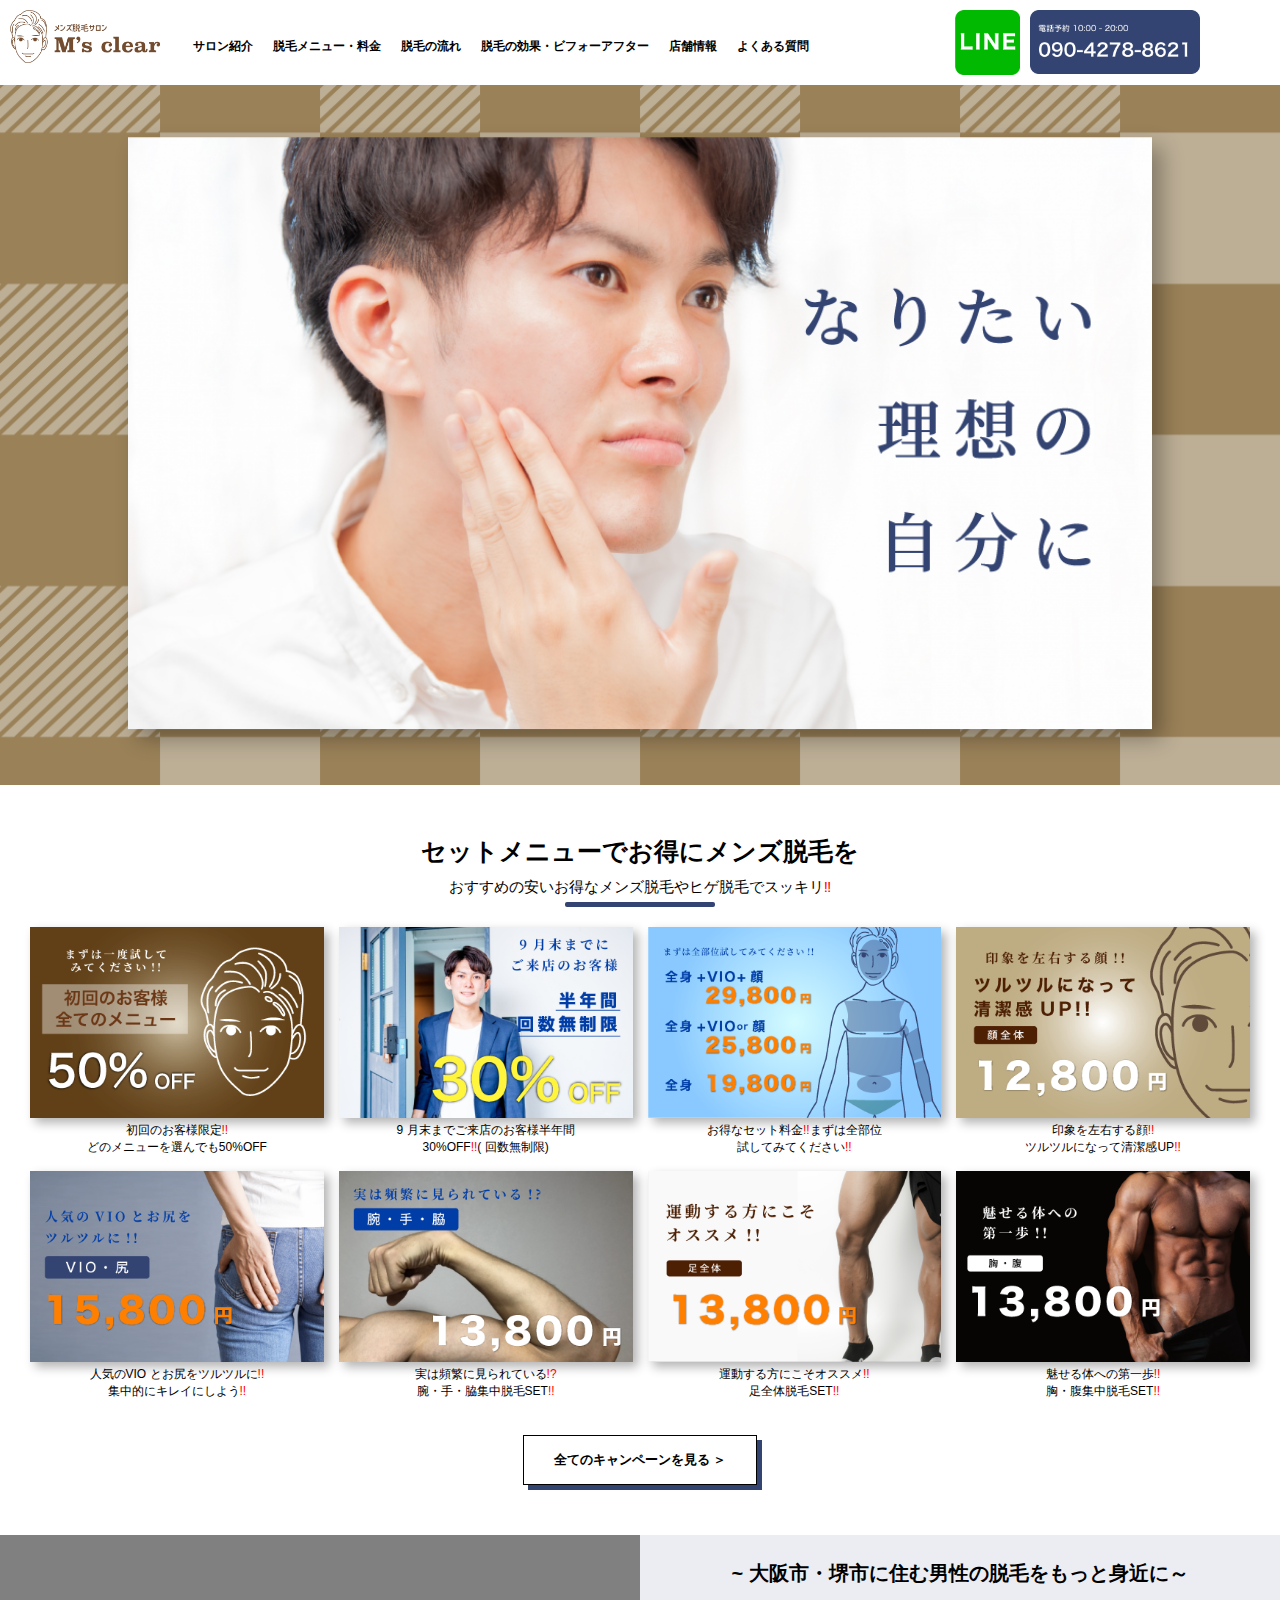
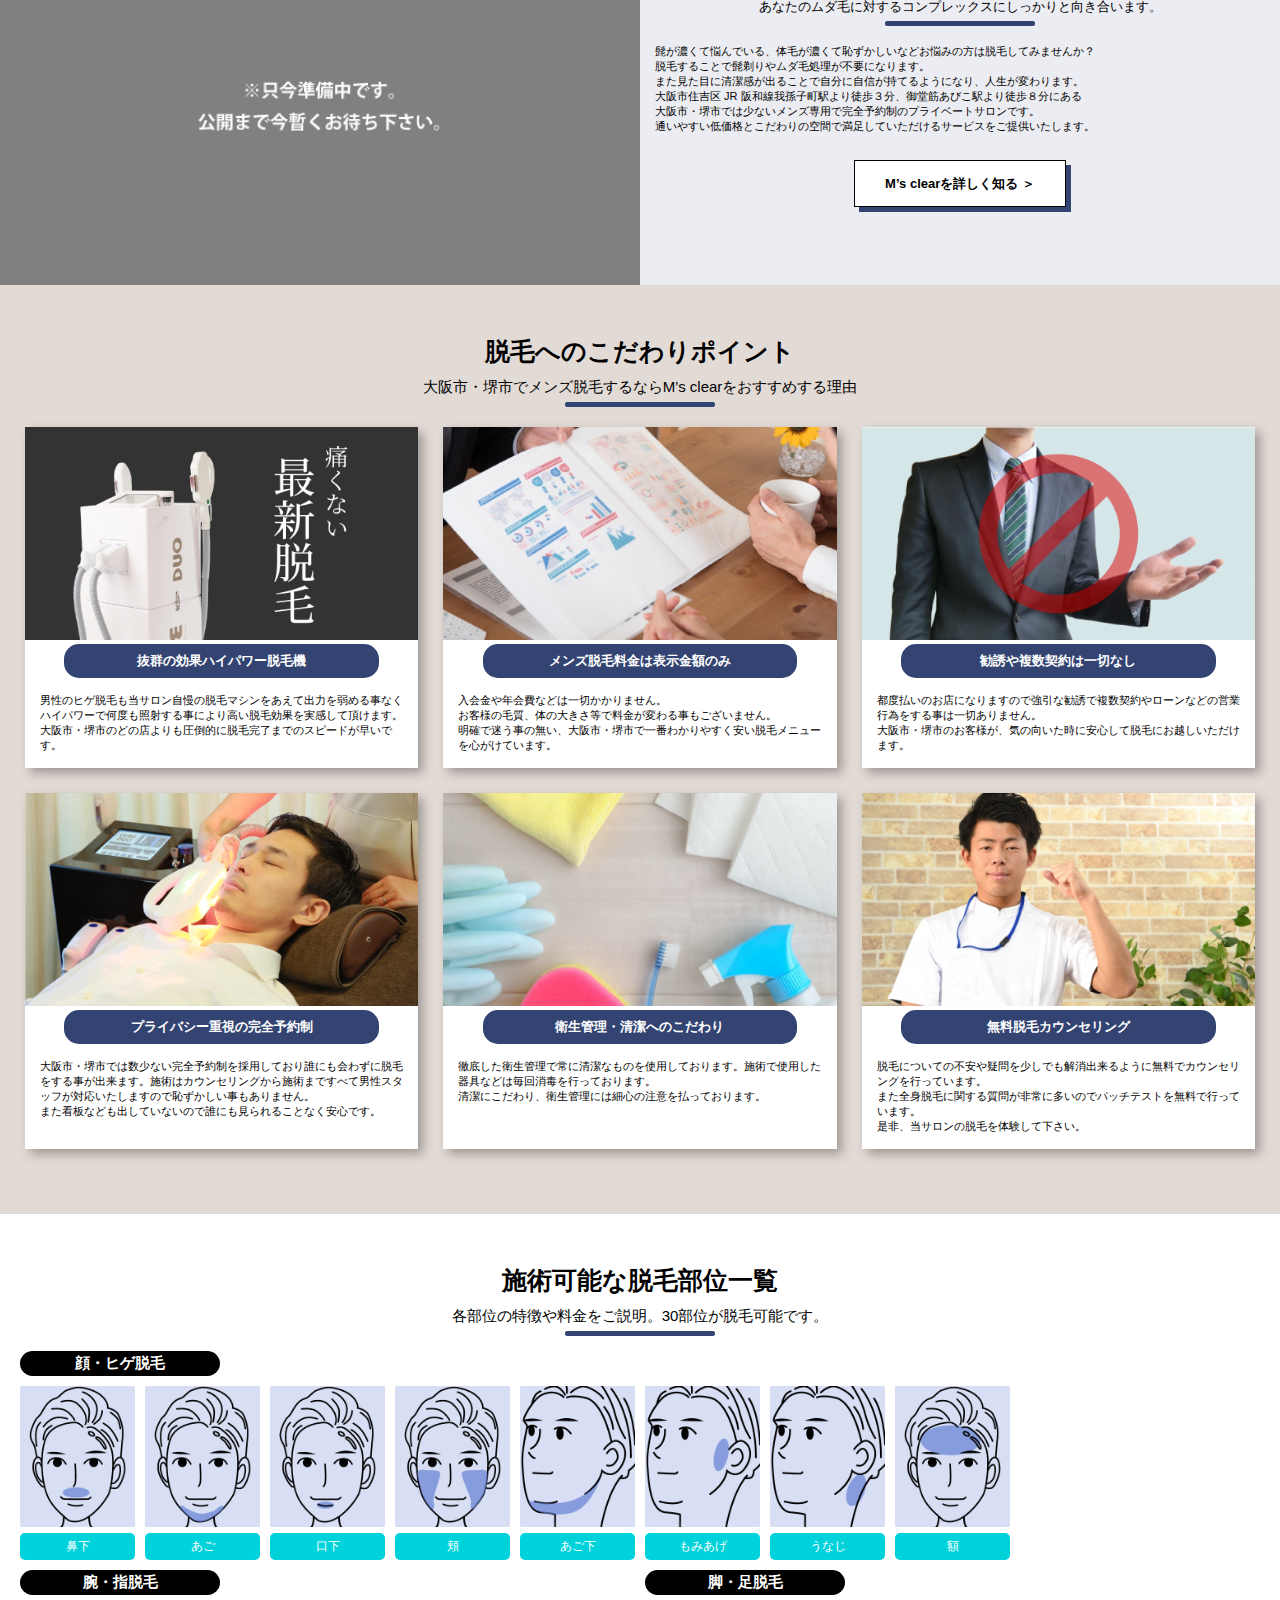
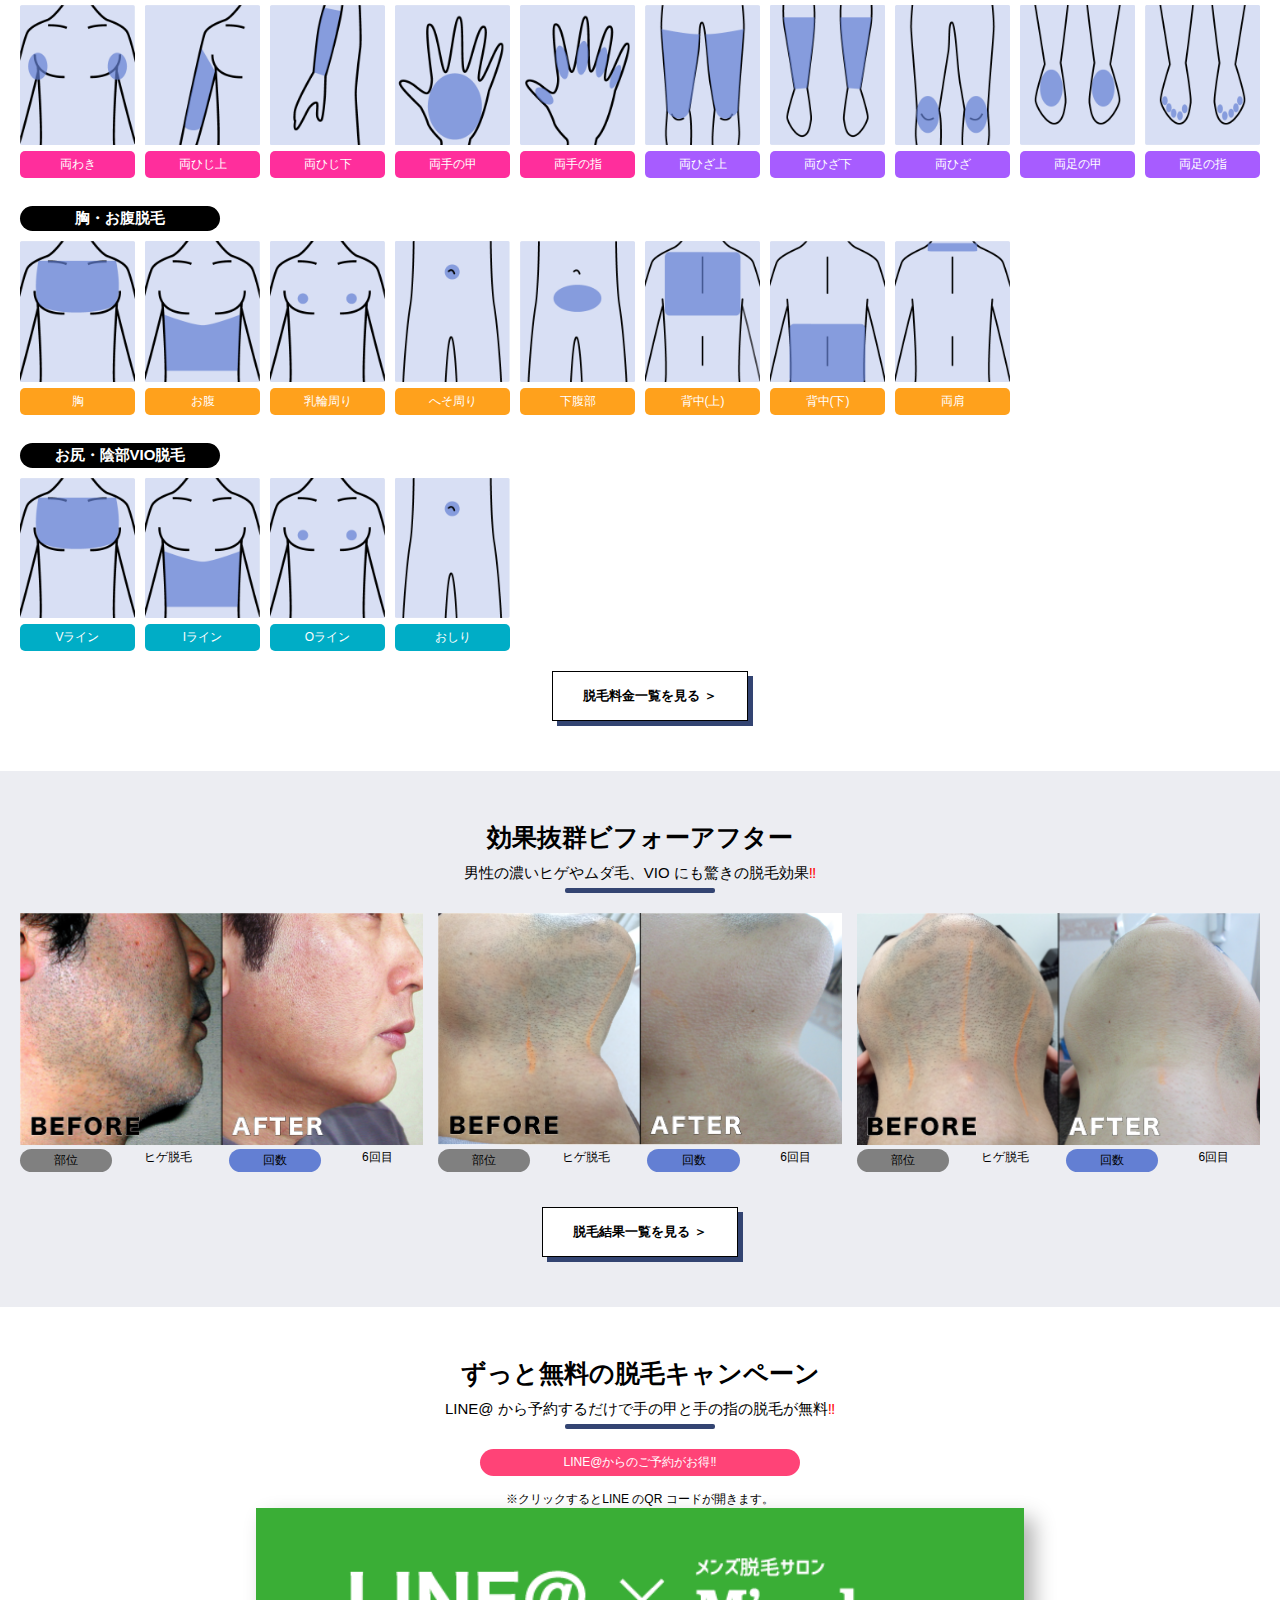
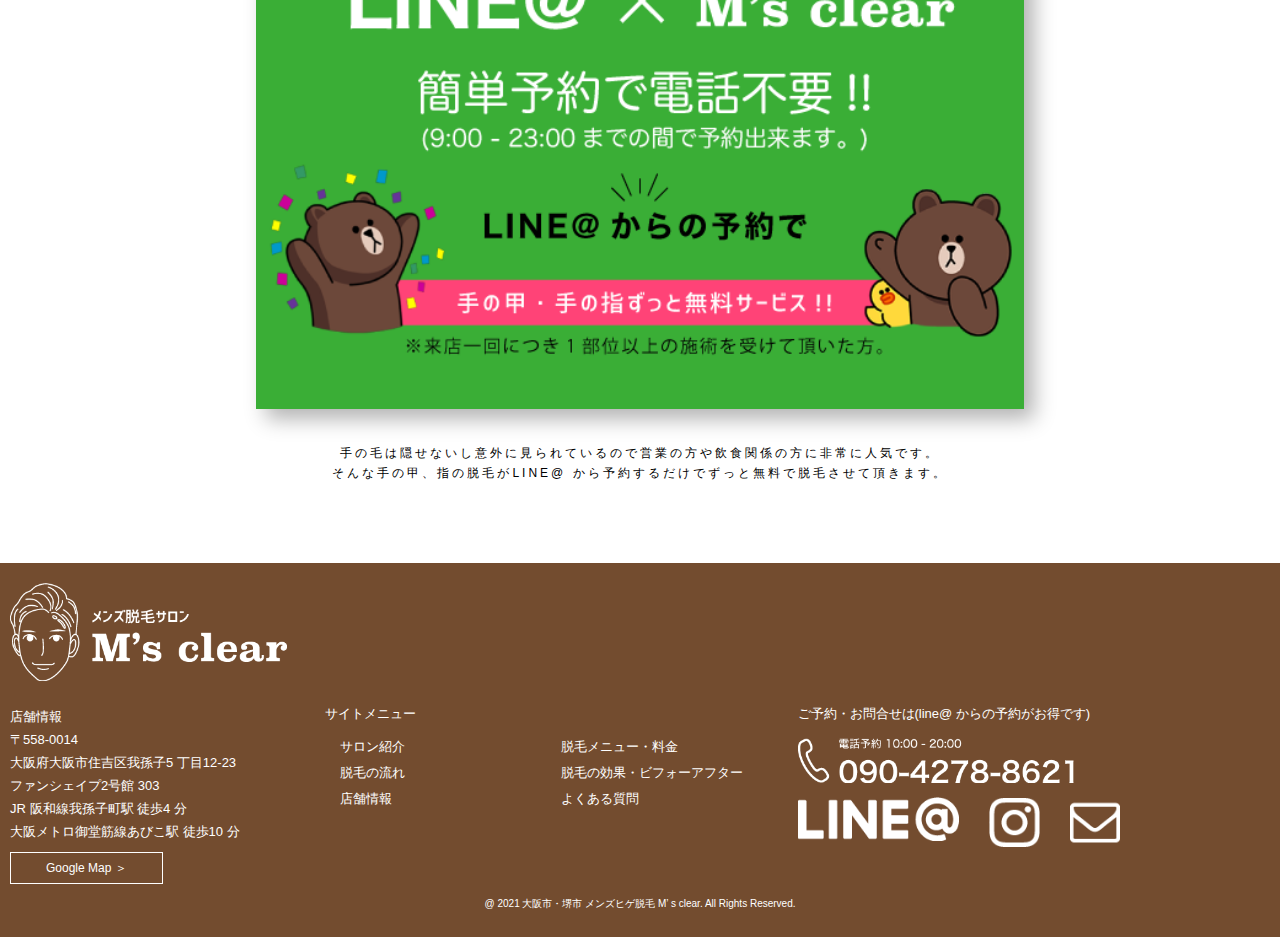
==== commit f81e5f2e: "Add files via upload" ====
--- a/index.html
+++ b/index.html
@@ -34,7 +34,7 @@
       </div>
       <div class="header-right">
         <div class="header-icons">
-          <a href="#"><img class="header-line-icon" src="image/header-line-icon.png"></a>
+          <a href="https://line.me/R/ti/p/%40040hncwb"><img class="header-line-icon" src="image/header-line-icon.png"></a>
           <a href="tel:090-4278-8621"><img class="header-tel-icon" src="image/header-tel-icon.png"></a>
           <!-- Humberger -->
           <div class="hamburger">
@@ -437,7 +437,7 @@
       <h2 class="line-wrapper-subtitle">LINE@ から予約するだけで手の甲と手の指の脱毛が無料<span>‼</span></h2>
       <p class="line-wrapper-sub1">LINE@からのご予約がお得‼</p>
       <p class="line-wrapper-sub2">※クリックするとLINE のQR コードが開きます。</p>
-      <a href="#" class="line-wrapper-link"><img src="image/line-wrapper-img.png" class="line-wrapper-img"></a>
+      <a href="https://line.me/R/ti/p/%40040hncwb" class="line-wrapper-link"><img src="image/line-wrapper-img.png" class="line-wrapper-img"></a>
       <p class="line-wrapper-sub3">
         手の毛は隠せないし意外に見られているので営業の方や飲食関係の方に非常に人気です。<br>
         そんな手の甲、指の脱毛がLINE@ から予約するだけでずっと無料で脱毛させて頂きます。
@@ -475,7 +475,7 @@
           <p class="yoyaku-sns-title">ご予約・お問合せは(line@ からの予約がお得です)</p>
           <a href="tel:090-4278-8621"><img class="footer-tel-icon" src="image/footer-tel-icon.png"></a>
           <div class="sns-icons">
-            <a class="sns-icon" href="#"><img src="image/footer-line-icon.png"></a>
+            <a class="sns-icon" href="https://line.me/R/ti/p/%40040hncwb"><img src="image/footer-line-icon.png"></a>
             <a class="sns-icon" href="#"><img src="image/footer-insta-icon.png"></a>
             <a class="sns-icon" href="mailto:ms.clear2021@gmail.com"><img src="image/footer-mail-icon.png"></a>
           </div>
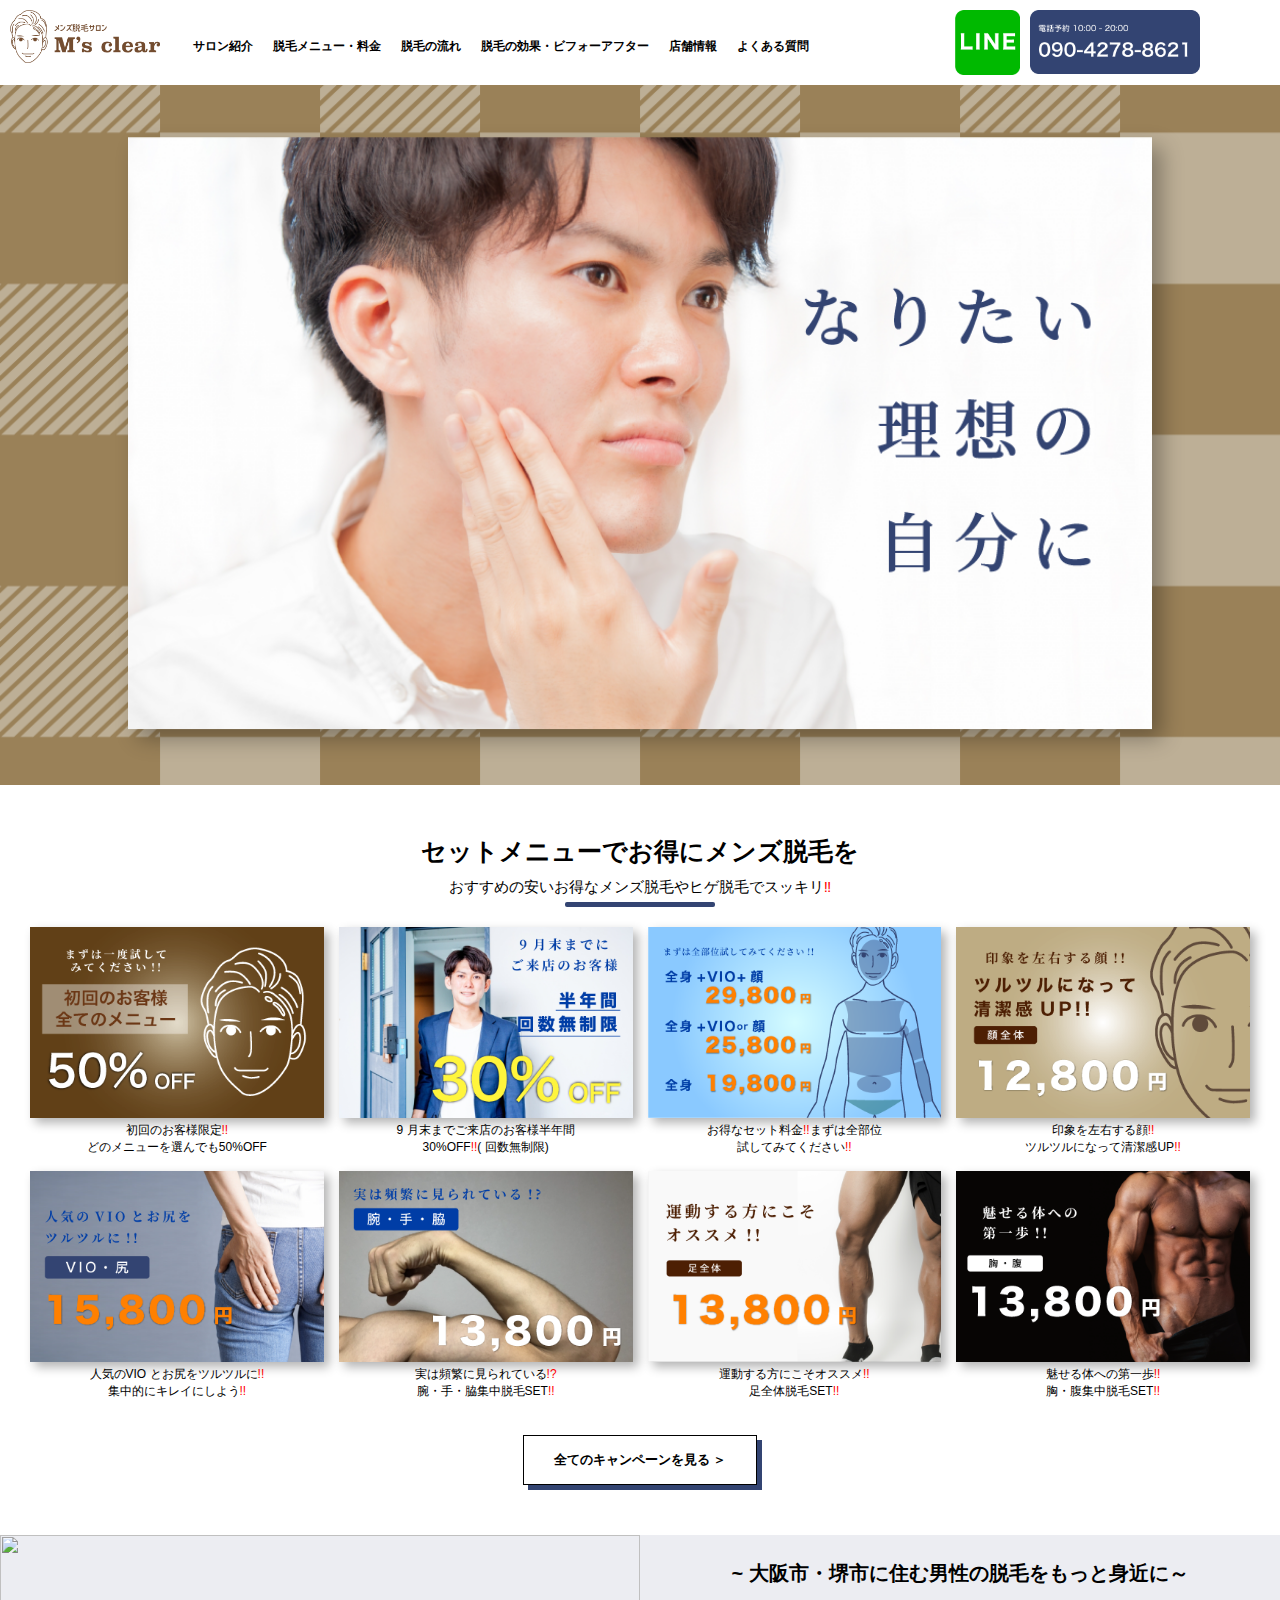
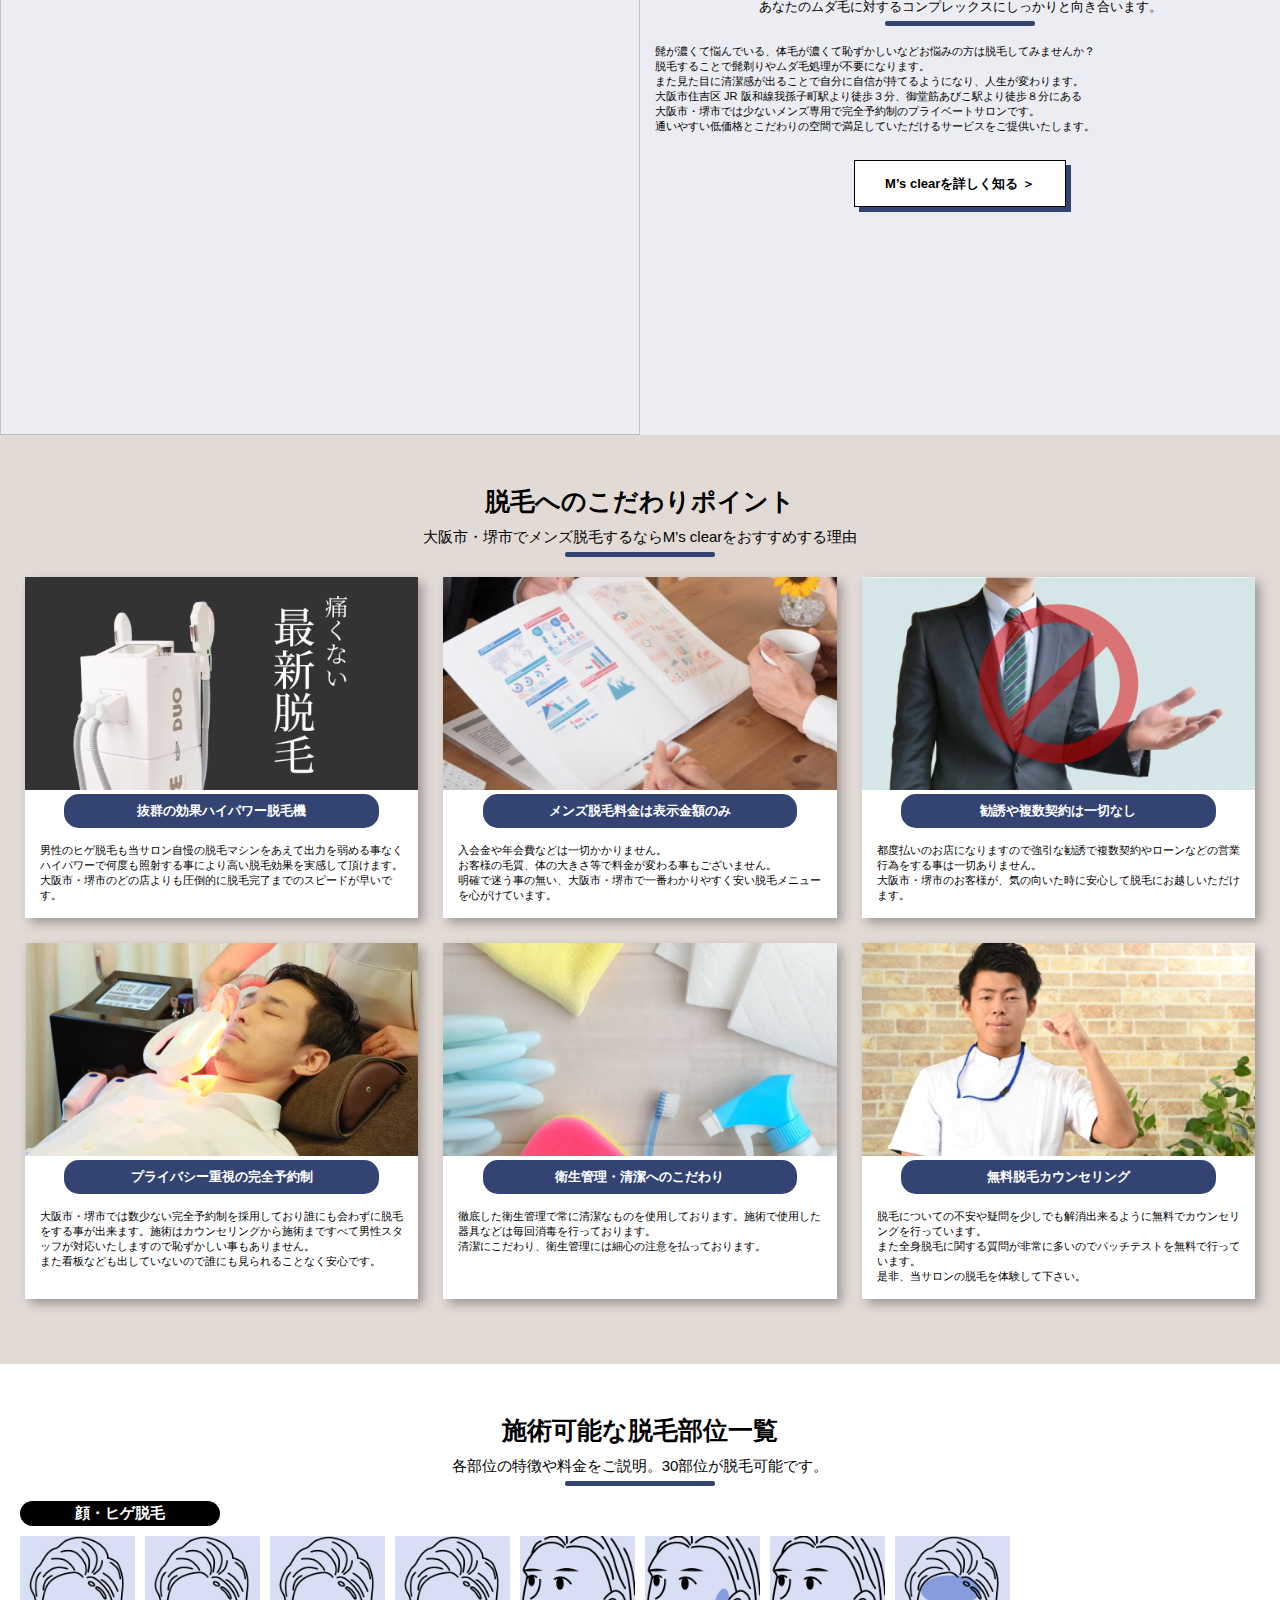
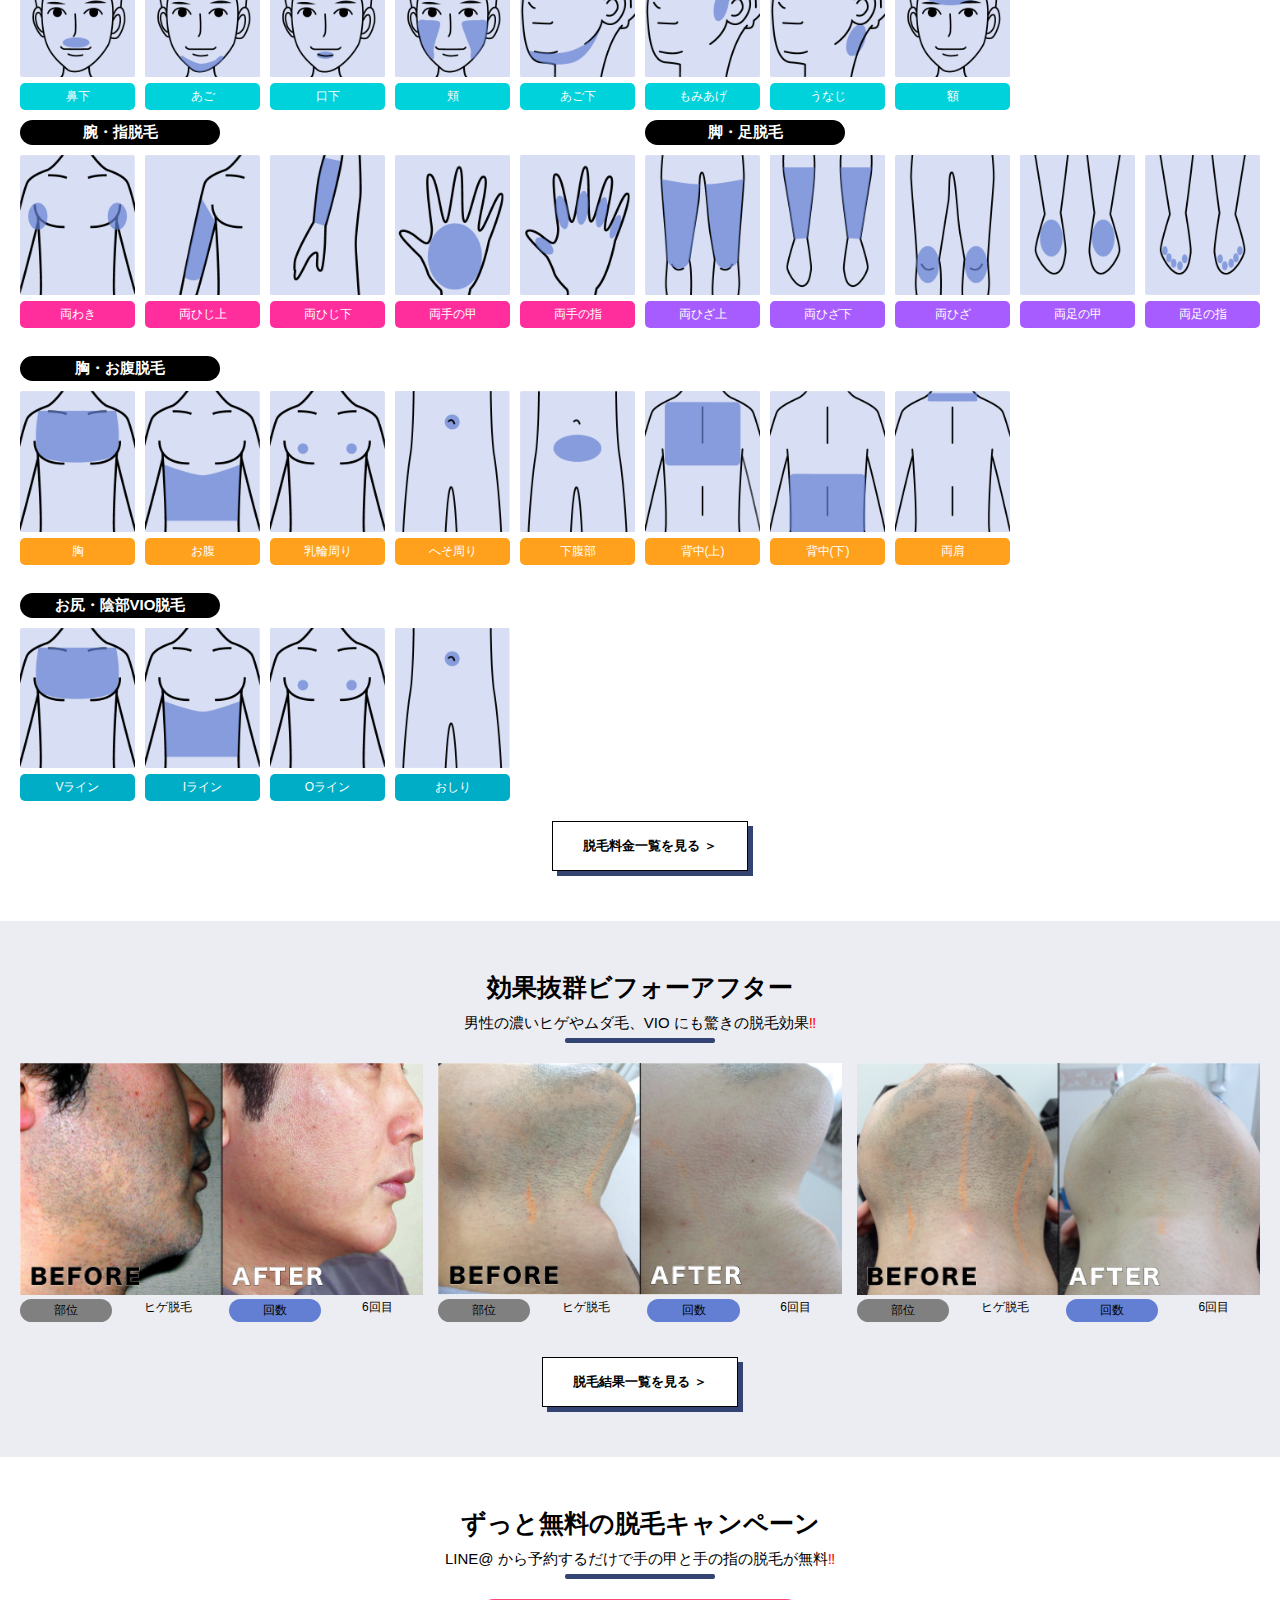
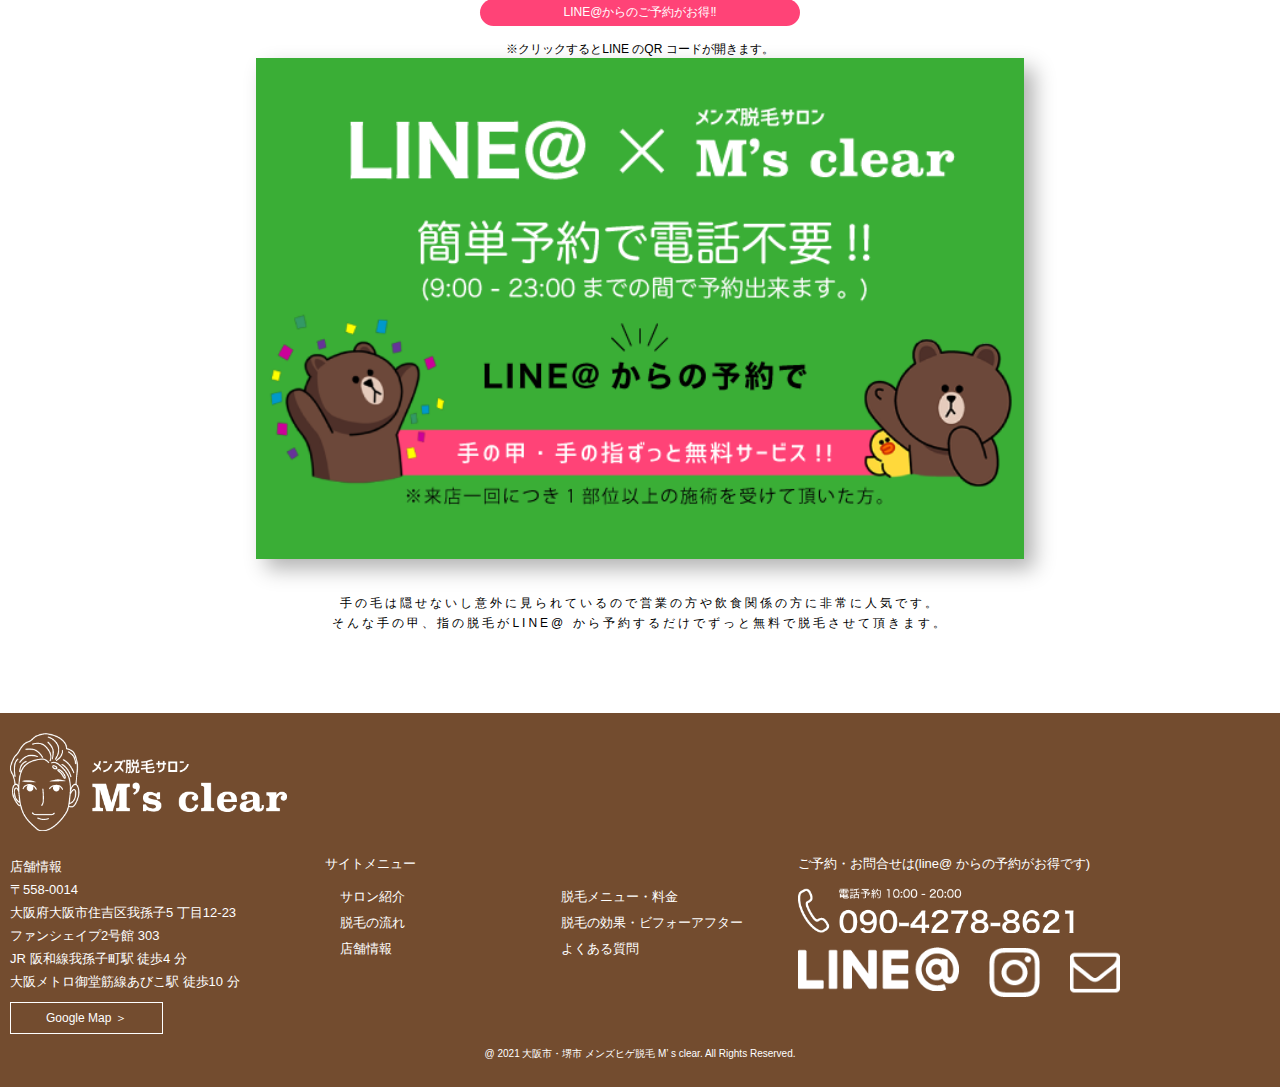
==== commit 8bd43e0b: "Add files via upload" ====
--- a/index.html
+++ b/index.html
@@ -2,7 +2,7 @@
 <html lang="ja">
   <head>
     <meta charset="UTF-8">
-    <title>メンズ脱毛ならM's clear(エムズクリア)-大阪市・堺市の地域最安値 男の脱毛 あびこ 長居 我孫子 </title>
+    <title>メンズ脱毛ならM's clear(エムズクリア)-大阪市・堺市トップクラスのコスパ 男の脱毛 あびこ 長居 我孫子 </title>
     <meta name="description" content="大阪市・堺市で安いメンズ脱毛、ヒゲ脱毛サロンならM's clear。大阪メトロ御堂筋線あびこ駅やJR阪和線我孫子駅も近くて便利。
                                       髭(ヒゲ)や、男性のムダ毛や毛深いVIO脱毛などでお悩みのお客様におすすめの完全予約制、完全個室で安心して脱毛して頂けます。
                                       男性の濃い毛にも痛くなく効果が高い脱毛サロンです。">
@@ -144,7 +144,7 @@
 
     <!-- Top3 Wrapper -->
     <div class="top3-wrapper">
-      <img src="image/top3-img.png" class="top3-img">
+      <img src="image/top3-img.jpg" class="top3-img">
       <div class="top3-explain">
         <h1 class="top3-wrapper-title">~ 大阪市・堺市に住む男性の脱毛をもっと身近に～</h1>
         <h2 class="top3-wrapper-subtitle">あなたのムダ毛に対するコンプレックスにしっかりと向き合います。</h2>
--- a/css/top-style.css
+++ b/css/top-style.css
@@ -192,7 +192,7 @@
     display: grid;
     grid-template-columns: 1fr 1fr;
     background-color: #33447218;
-    height: 350px;
+    height: 500px;
 }
 
 .top3-img{
@@ -262,9 +262,20 @@
         display: grid;
         grid-template-columns: 1fr;
         background-color: #33447218;
-        height: 600px;
-    }
-
+        height: 800px;
+    }
+
+    .top3-img{
+        height: 450px;
+    }
+
+}
+
+
+@media(max-width:450px){
+    .top3-img{
+        height: 250px;
+    }
 }
 
 
